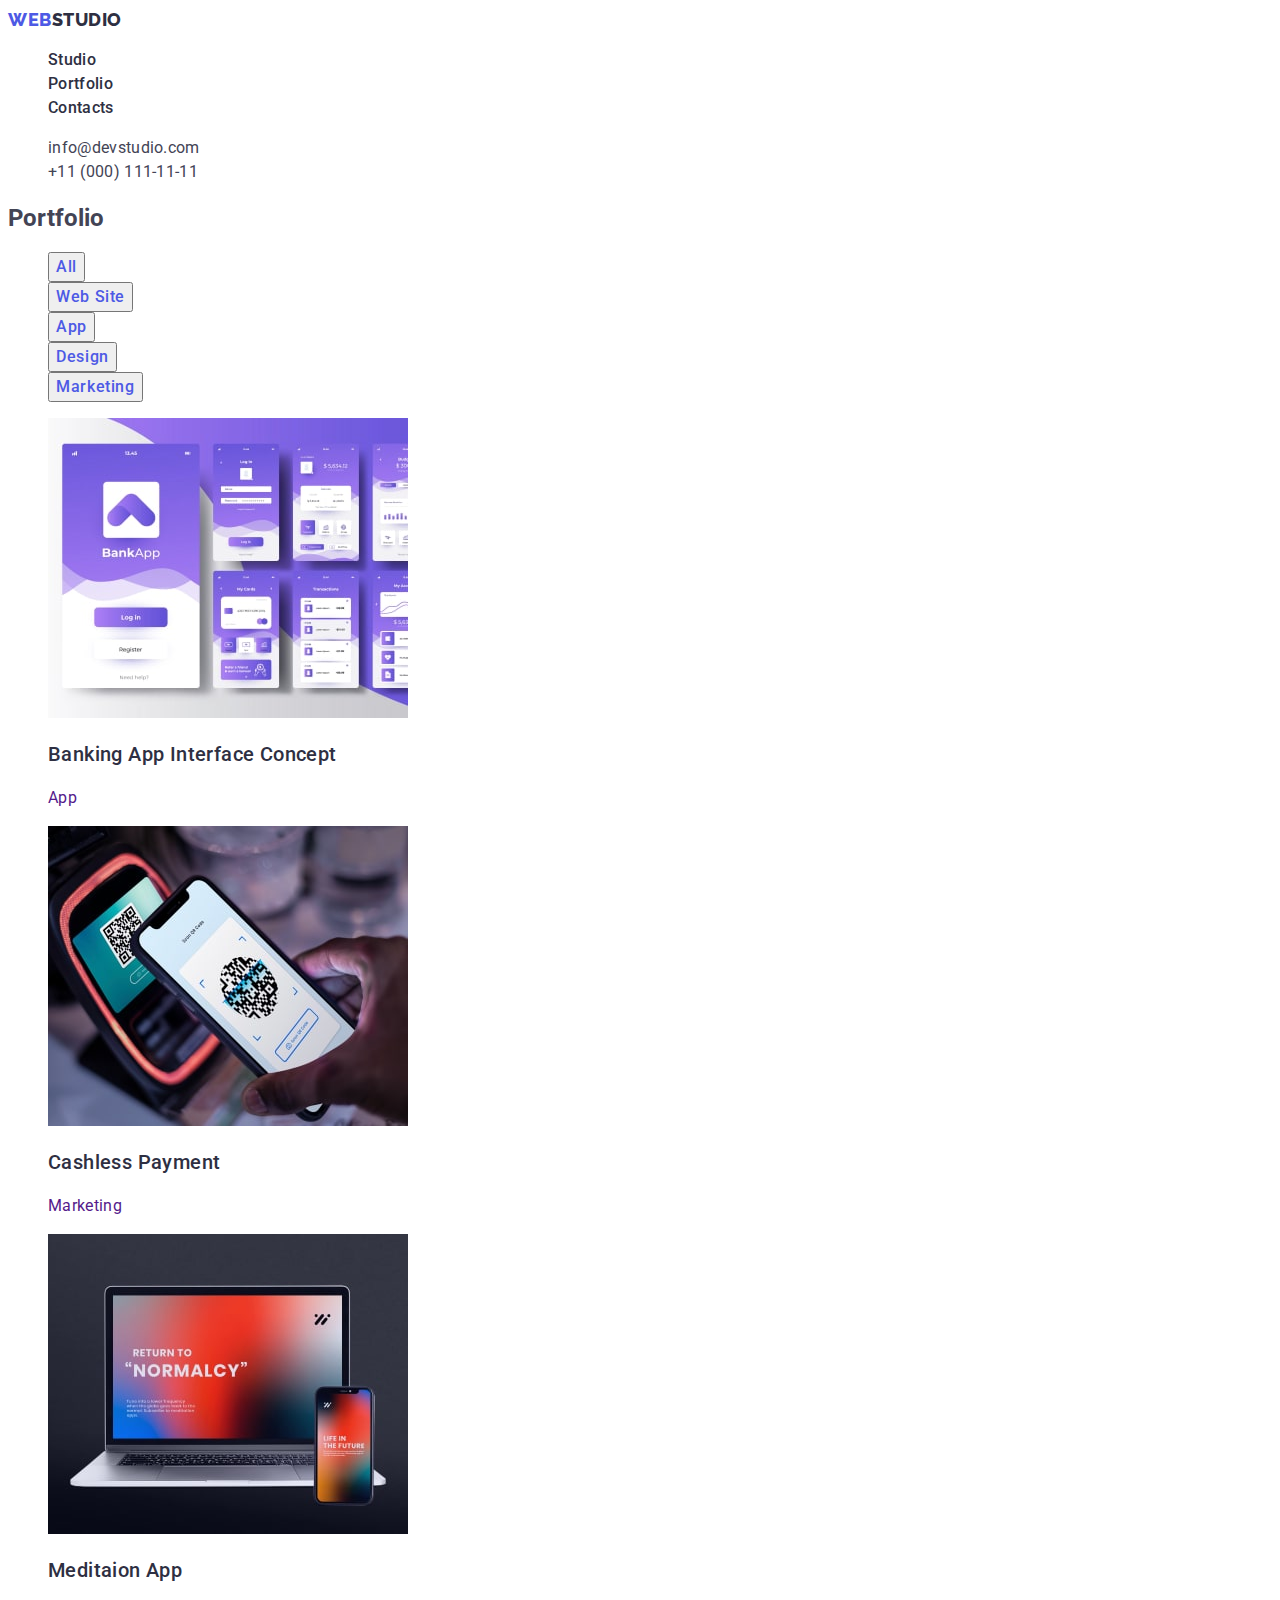
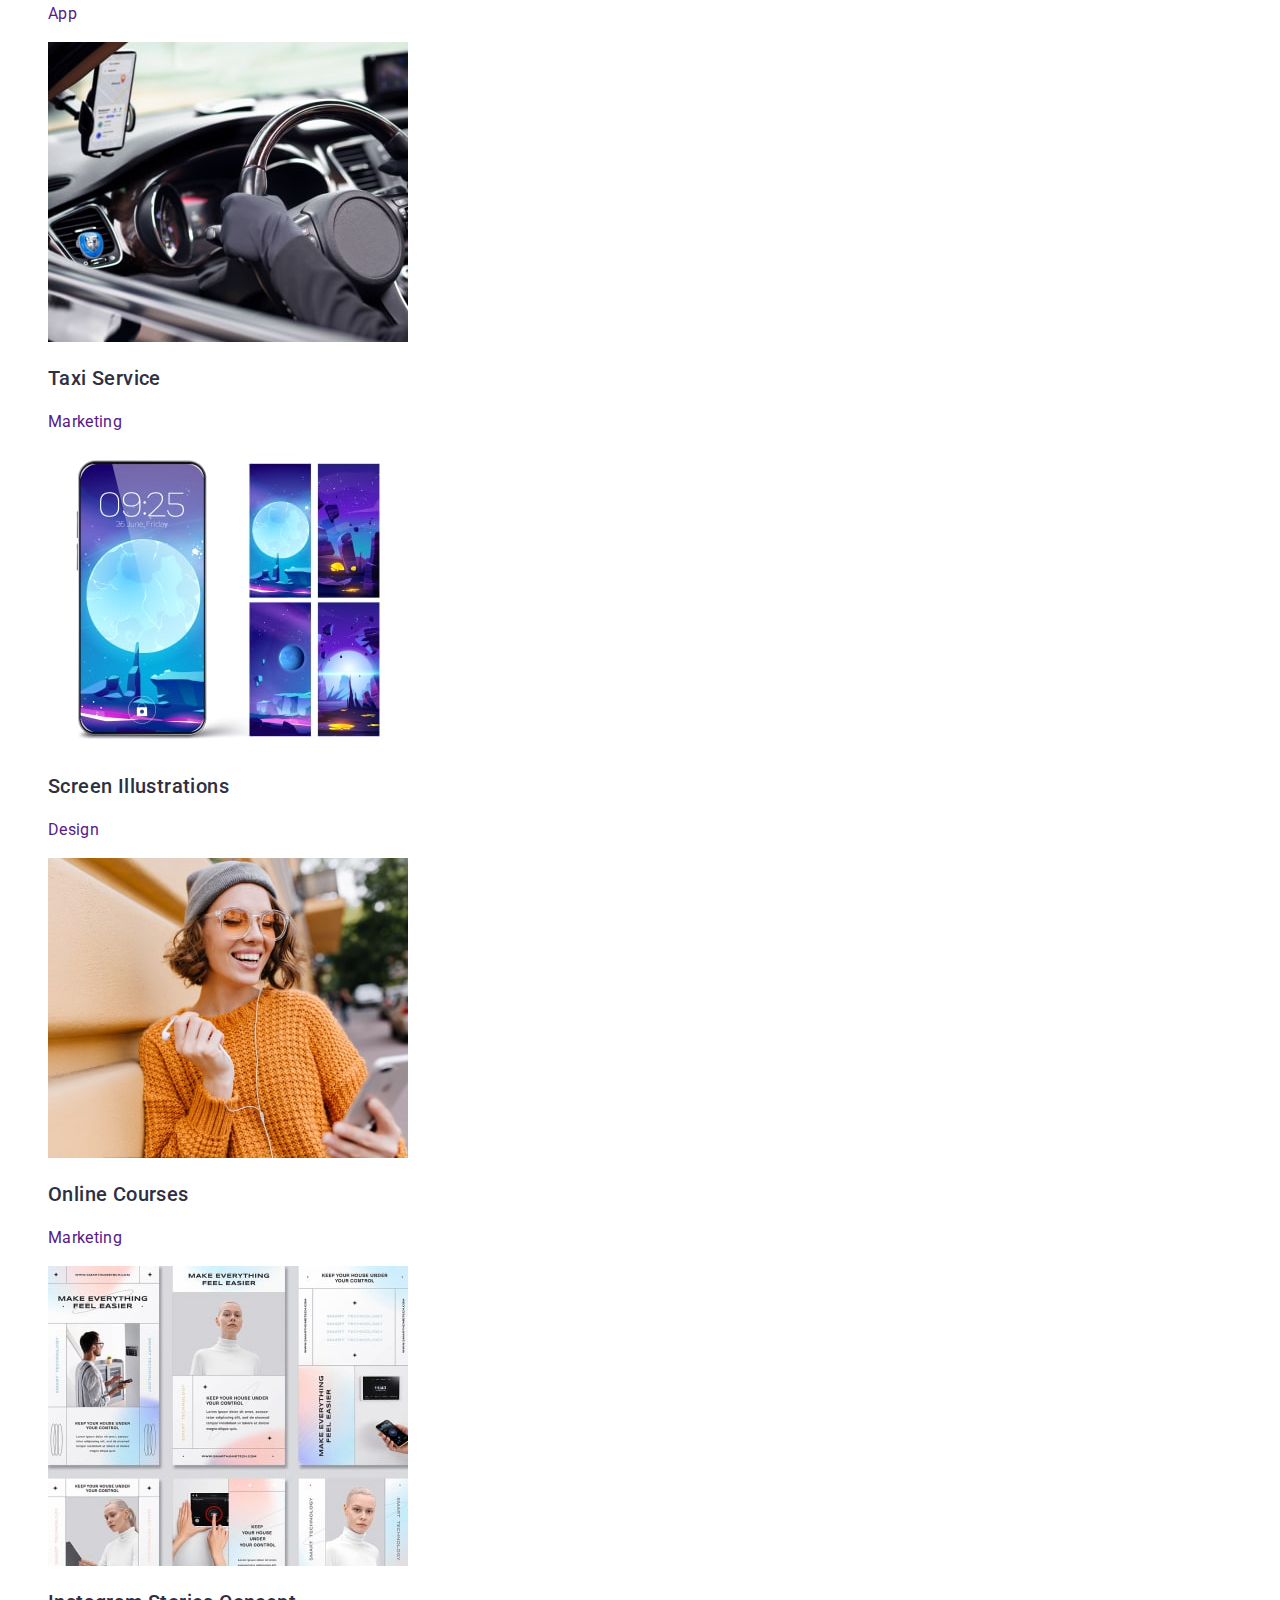
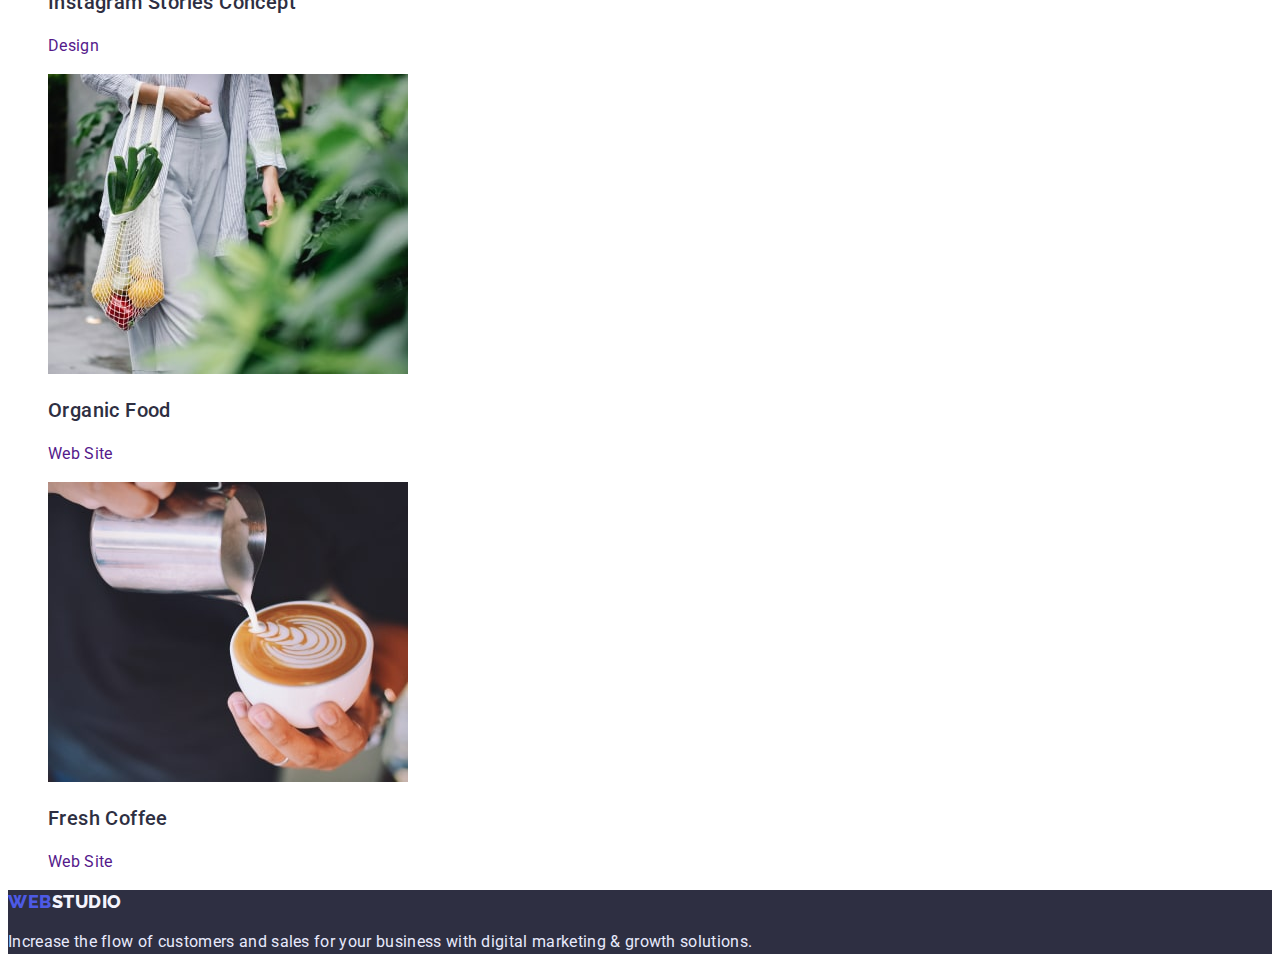
==== portfolio.html @ f91d9131 "start" ====
<!DOCTYPE html>
<html lang="en">
  <head>
    <meta charset="UTF-8" />
    <meta http-equiv="X-UA-Compatible" content="IE=edge" />
    <meta name="viewport" content="width=device-width, initial-scale=1.0" />
    <link rel="preconnect" href="https://fonts.googleapis.com" />
    <link rel="preconnect" href="https://fonts.gstatic.com" crossorigin />
    <link
      href="https://fonts.googleapis.com/css2?family=Raleway:wght@800&family=Roboto:wght@400;500;700&display=swap"
      rel="stylesheet"
    />
    <title>WebStudio</title>
    <link rel="stylesheet" href="./css/styles.css" />
  </head>
  <body>
    <header class="header">
      <nav class="navigation">
        <a href="" class="logo link"
          >Web<span class="logo-dark">Studio</span>
        </a>
        <ul class="header-menu-list list">
          <li class="header-item">
            <a href="./index.html" class="header-menu-link link">Studio</a>
          </li>
          <li class="header-menu-item">
            <a href="./portfolio.html" class="header-menu-link link"
              >Portfolio</a
            >
          </li>
          <li class="header-menu-item">
            <a href="" class="header-menu-link link">Contacts</a>
          </li>
        </ul>
      </nav>
      <address class="header-contacts">
        <ul class="header-contacts-list list">
          <li class="header-contacts-item">
            <a href="" class="header-contacts-link link">info@devstudio.com</a>
          </li>
          <li class="header-contacts-item">
            <a href="" class="header-contacts-link link">+11 (000) 111-11-11</a>
          </li>
        </ul>
      </address>
    </header>
    <main>
      <section class="portfolio">
        <h2>Portfolio</h2>
        <ul class="portfolio-btn-list list">
          <li class="portfolio-btn-item">
            <button type="button" class="portfolio-btn">All</button>
          </li>
          <li class="portfolio-btn-item">
            <button type="button" class="portfolio-btn">Web Site</button>
          </li>
          <li class="portfolio-btn-item">
            <button type="button" class="portfolio-btn">App</button>
          </li>
          <li class="portfolio-btn-item">
            <button type="button" class="portfolio-btn">Design</button>
          </li>
          <li class="portfolio-btn-item">
            <button type="button" class="portfolio-btn">Marketing</button>
          </li>
        </ul>
        <ul class="portfolio-card-list list">
          <li class="portfolio-card-item">
            <a href="" class="portfolio-card-link link">
              <img
                src="./images/portfolio-img-1.jpeg"
                alt="portfolio picture"
                width="360"
                height="300"
              />
              <h3 class="portfolio-card-subtitle section-subtitle">
                Banking App Interface Concept
              </h3>
              <p class="portfolio-card-text section-text">App</p>
            </a>
          </li>
          <li class="portfolio-card-item">
            <a href="" class="portfolio-card-link link">
              <img
                src="./images/portfolio-img-2.jpeg"
                alt="portfolio picture"
                width="360"
                height="300"
              />
              <h3 class="portfolio-card-subtitle section-subtitle">
                Cashless Payment
              </h3>
              <p class="portfolio-card-text section-text">Marketing</p>
            </a>
          </li>
          <li class="portfolio-card-item">
            <a href="" class="portfolio-card-link link">
              <img
                src="./images/portfolio-img-3.jpeg"
                alt="portfolio picture"
                width="360"
                height="300"
              />
              <h3 class="portfolio-card-subtitle section-subtitle">
                Meditaion App
              </h3>
              <p class="portfolio-card-text section-text">App</p>
            </a>
          </li>
          <li class="portfolio-card-item">
            <a href="" class="portfolio-card-link link">
              <img
                src="./images/portfolio-img-4.jpeg"
                alt="portfolio picture"
                width="360"
                height="300"
              />
              <h3 class="portfolio-card-subtitle section-subtitle">
                Taxi Service
              </h3>
              <p class="portfolio-card-text section-text">Marketing</p>
            </a>
          </li>
          <li class="portfolio-card-item">
            <a href="" class="portfolio-card-link link">
              <img
                src="./images/portfolio-img-5.jpeg"
                alt="portfolio picture"
                width="360"
                height="300"
              />
              <h3 class="portfolio-card-subtitle section-subtitle">
                Screen Illustrations
              </h3>
              <p class="portfolio-card-text section-text">Design</p>
            </a>
          </li>
          <li class="portfolio-card-item">
            <a href="" class="portfolio-card-link link">
              <img
                src="./images/portfolio-img-6.jpeg"
                alt="portfolio picture"
                width="360"
                height="300"
              />
              <h3 class="portfolio-card-subtitle section-subtitle">
                Online Courses
              </h3>
              <p class="portfolio-card-text section-text">Marketing</p>
            </a>
          </li>
          <li class="portfolio-card-item">
            <a href="" class="portfolio-card-link link">
              <img
                src="./images/portfolio-img-7.jpeg"
                alt="portfolio picture"
                width="360"
                height="300"
              />
              <h3 class="portfolio-card-subtitle section-subtitle">
                Instagram Stories Concept
              </h3>
              <p class="portfolio-card-text section-text">Design</p>
            </a>
          </li>
          <li class="portfolio-card-item">
            <a href="" class="portfolio-card-link link">
              <img
                src="./images/portfolio-img-8.jpeg"
                alt="portfolio picture"
                width="360"
                height="300"
              />
              <h3 class="portfolio-card-subtitle section-subtitle">
                Organic Food
              </h3>
              <p class="portfolio-card-text section-text">Web Site</p>
            </a>
          </li>
          <li class="portfolio-card-item">
            <a href="" class="portfolio-card-link link">
              <img
                src="./images/portfolio-img-9.jpeg"
                alt="portfolio picture"
                width="360"
                height="300"
              />
              <h3 class="portfolio-card-subtitle section-subtitle">
                Fresh Coffee
              </h3>
              <p class="portfolio-card-text section-text">Web Site</p>
            </a>
          </li>
        </ul>
      </section>
    </main>
    <footer class="footer">
      <a href="" class="logo link"
        >Web<span class="logo-light">Studio</span>
      </a>
      <p class="footer-text">
        Increase the flow of customers and sales for your business with digital
        marketing & growth solutions.
      </p>
    </footer>
  </body>
</html>
---- css/styles.css ----
:root {
  --accent-color: #4d5ae5;
  --subtitle-color: #2e2f42;
  --main-title-color: #2e2f42;
  --main-text-color: #434455;
}

body {
  font-family: 'Roboto', sans-serif;
  color: var(--main-text-color);
}

.list {
  list-style: none;
}

.link {
  text-decoration: none;
}

/* ---------COMPONENTS -----------*/

.section-subtitle {
  font-weight: 500;
  font-size: 20px;
  line-height: 1.2;
  letter-spacing: 0.02em;
  color: var(--subtitle-color);
}

.section-text {
  font-size: 16px;
  line-height: 1.5;
  letter-spacing: 0.02em;
}

.section-title {
  font-size: 36px;
  line-height: 1.11;
  text-align: center;
  letter-spacing: 0.02em;
  text-transform: capitalize;
  color: var(--main-title-color);
}

/* -----------HEADER -------------*/

.logo {
  font-family: 'Raleway', sans-serif;
  font-weight: 800;
  font-size: 18px;
  line-height: 1.33;
  letter-spacing: 0.03em;
  text-transform: uppercase;
  color: var(--accent-color);
}

.logo-dark {
  color: #2e2f42;
}

.header-menu-link {
  font-weight: 500;
  font-size: 16px;
  line-height: 1.5;
  letter-spacing: 0.02em;
  color: #2e2f42;
}

.header-menu-link:hover,
.header-menu-link:focus {
  color: #404bbf;
}
.header-contacts {
  font-style: normal;
}

.header-contacts-link {
  font-size: 16px;
  line-height: 1.5;
  letter-spacing: 0.02em;
  color: #434455;
}

.header-contacts-link:hover,
.header-contacts-link:focus {
  color: #404bbf;
}

/* -----------HERO -------------*/

.hero {
  background-color: #2e2f42;
}

.hero-title {
  font-weight: 700;
  font-size: 56px;
  line-height: 1.07;
  text-align: center;
  letter-spacing: 0.02em;
  color: #ffffff;
}
.hero-btn {
  font-family: inherit;
  font-weight: 500;
  font-size: 16px;
  line-height: 1.5;
  letter-spacing: 0.04em;
  color: #ffffff;
  cursor: pointer;
}
/* -----------FEATURES -------------*/

/* -----------DOING -------------*/

/* -----------TEAM -------------*/

/* -----------PORTFOLIO -------------*/

.portfolio-btn {
  font-family: inherit;
  font-weight: 500;
  font-size: 16px;
  line-height: 1.5;
  letter-spacing: 0.04em;
  color: var(--accent-color);
  cursor: pointer;
}
/* -----------FOOTER -------------*/

.footer {
  background-color: #2e2f42;
}
.logo-light {
  color: #f4f4fd;
}
.footer-text {
  font-size: 16px;
  line-height: 1.5;
  letter-spacing: 0.02em;
  color: #e7e9fc;
}
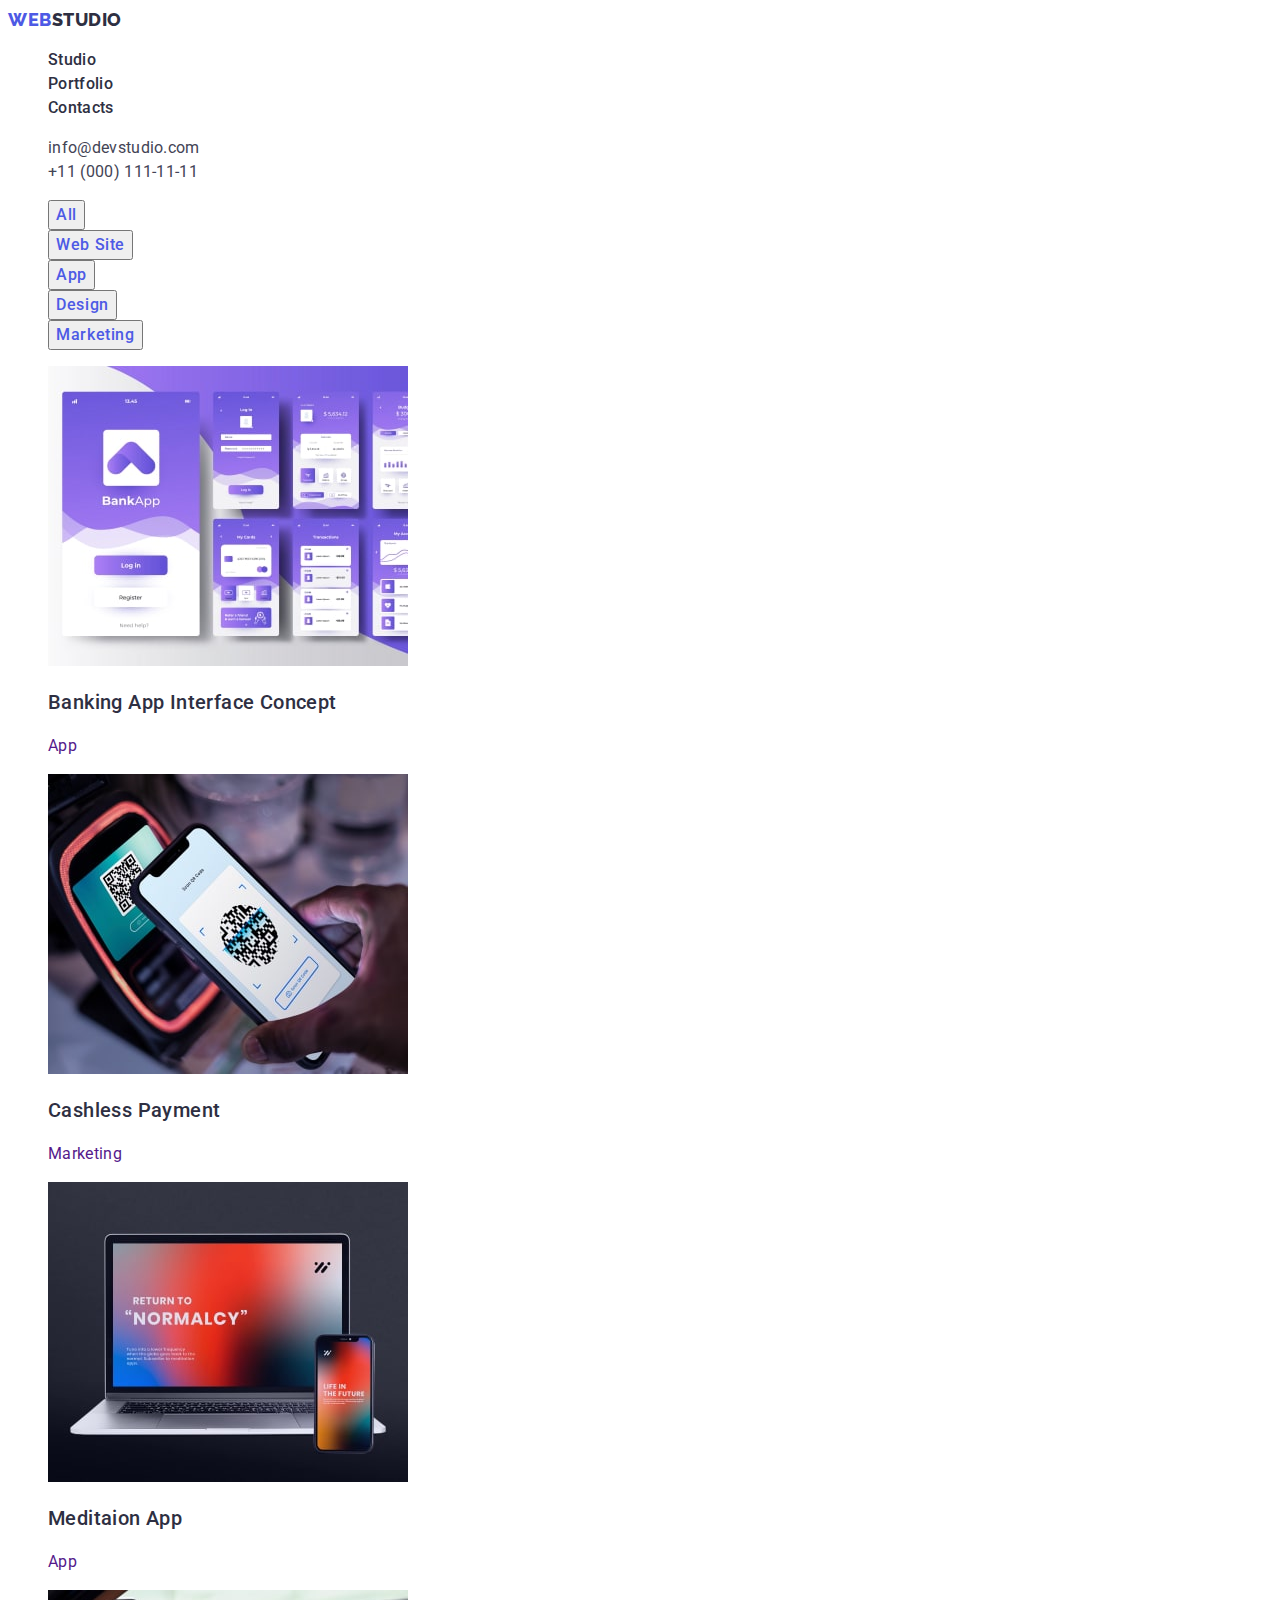
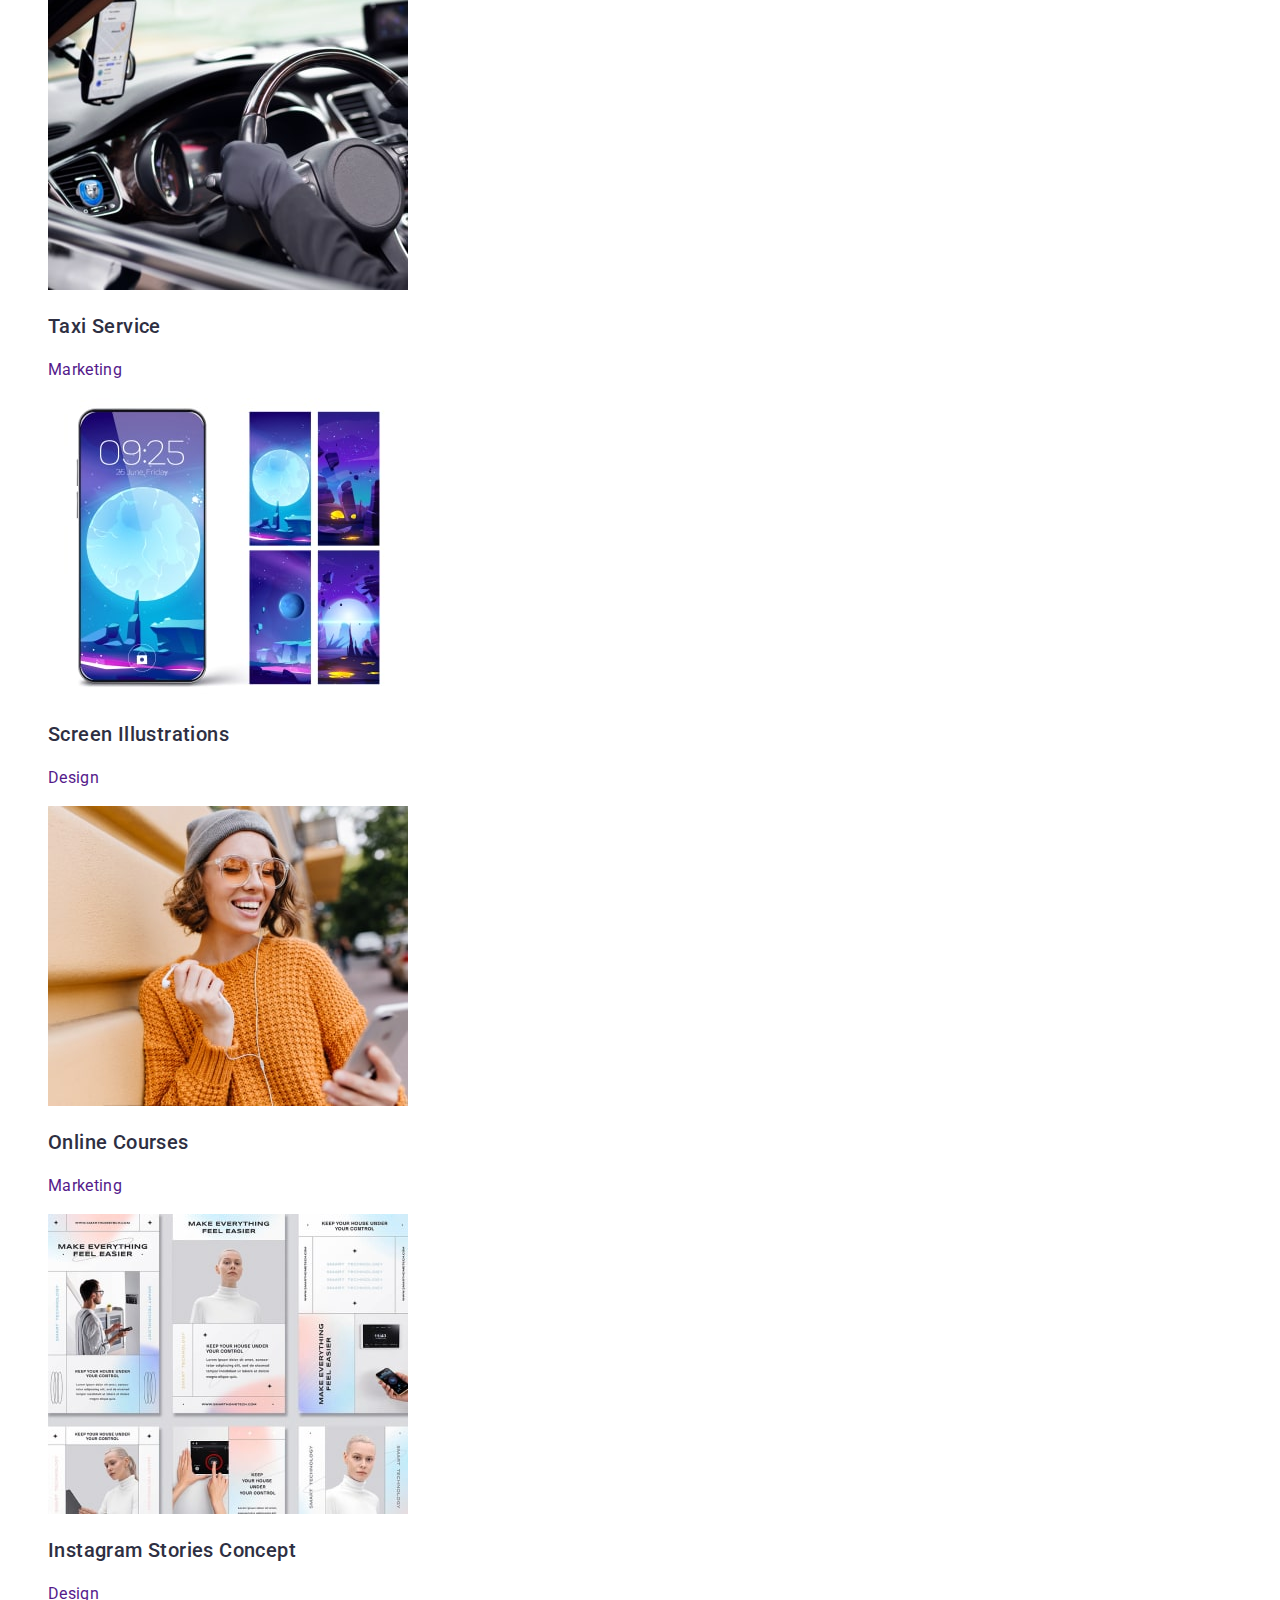
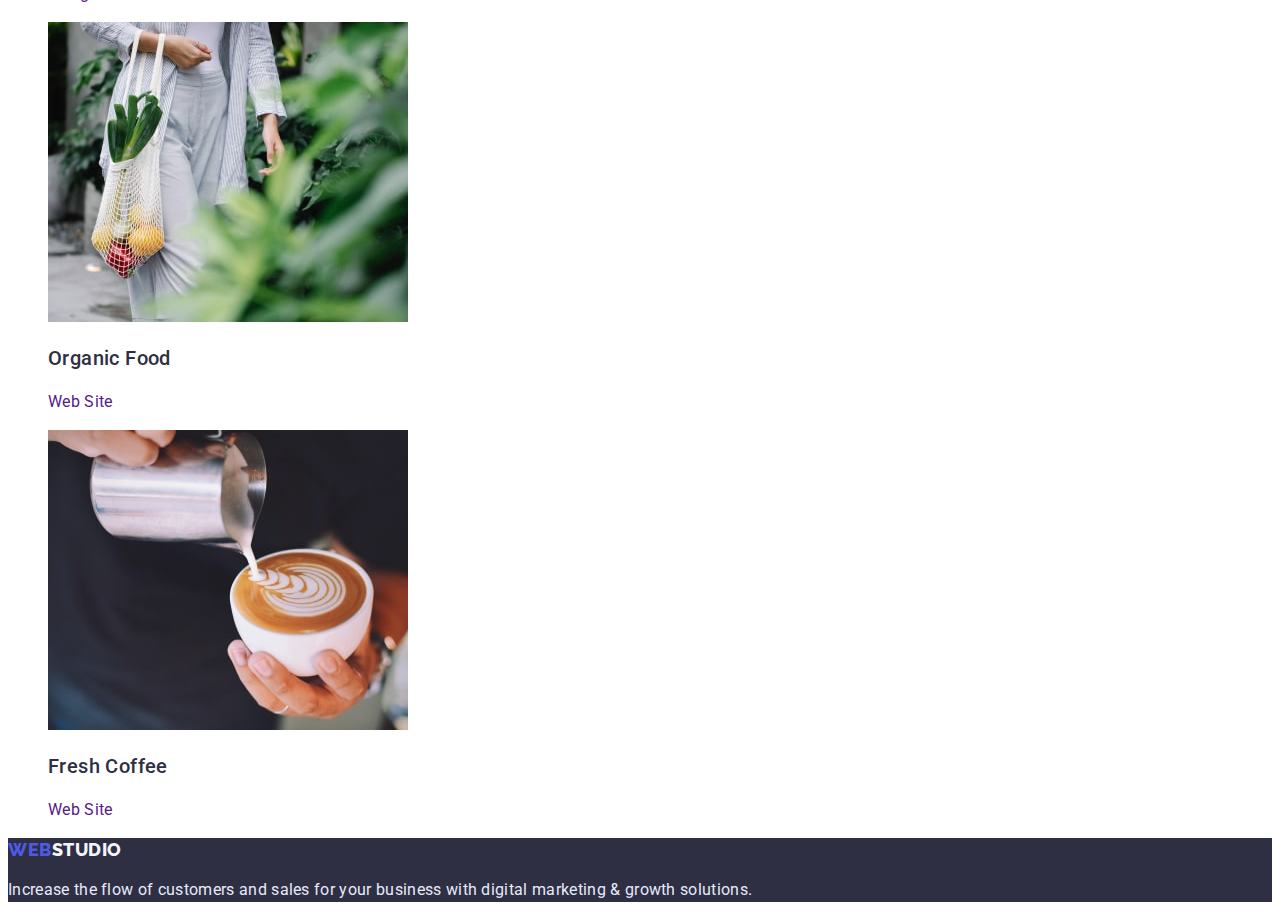
==== commit b5a4957c: "vh" ====
--- a/portfolio.html
+++ b/portfolio.html
@@ -46,7 +46,7 @@
     </header>
     <main>
       <section class="portfolio">
-        <h2>Portfolio</h2>
+        <h2 class="visually-hidden">Portfolio</h2>
         <ul class="portfolio-btn-list list">
           <li class="portfolio-btn-item">
             <button type="button" class="portfolio-btn">All</button>
--- a/css/styles.css
+++ b/css/styles.css
@@ -16,6 +16,20 @@
 
 .link {
   text-decoration: none;
+}
+
+.visually-hidden {
+  position: absolute;
+  width: 1px;
+  height: 1px;
+  margin: -1px;
+  border: 0;
+  padding: 0;
+
+  white-space: nowrap;
+  clip-path: inset(100%);
+  clip: rect(0 0 0 0);
+  overflow: hidden;
 }
 
 /* ---------COMPONENTS -----------*/
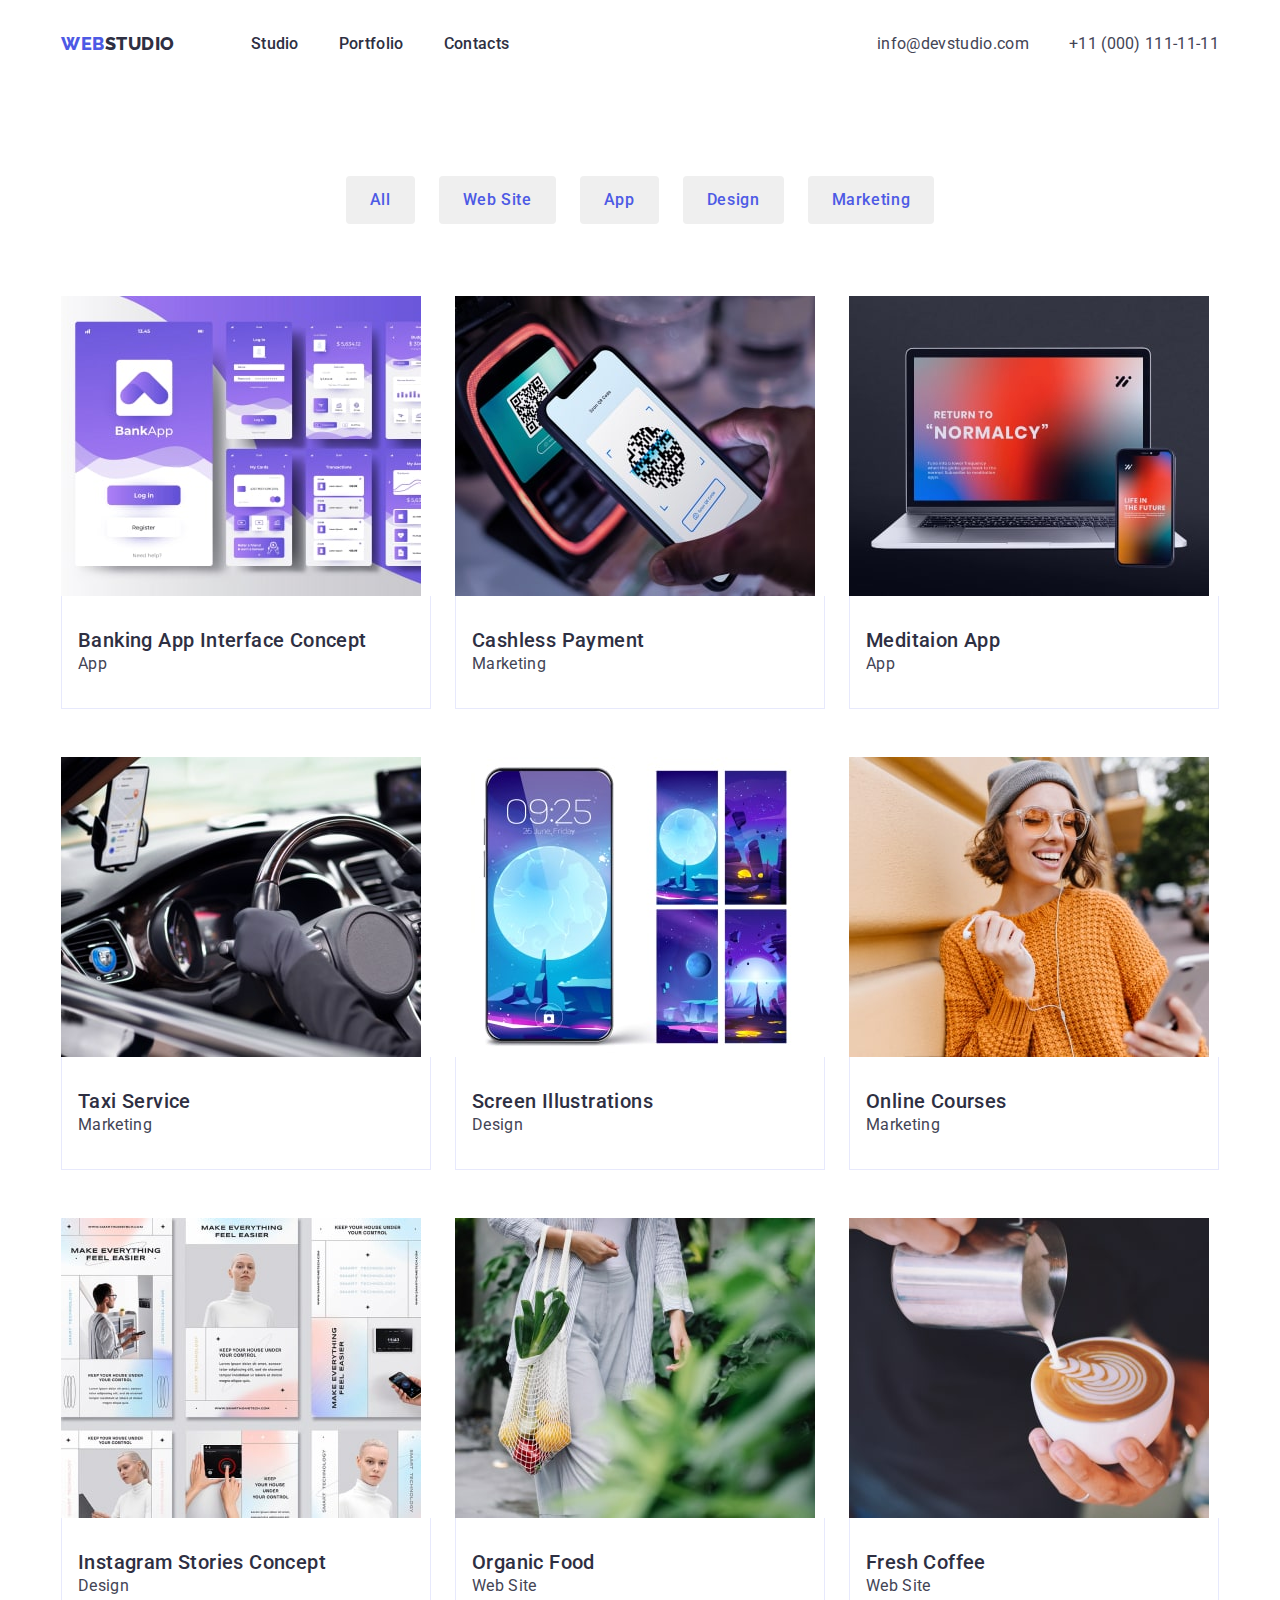
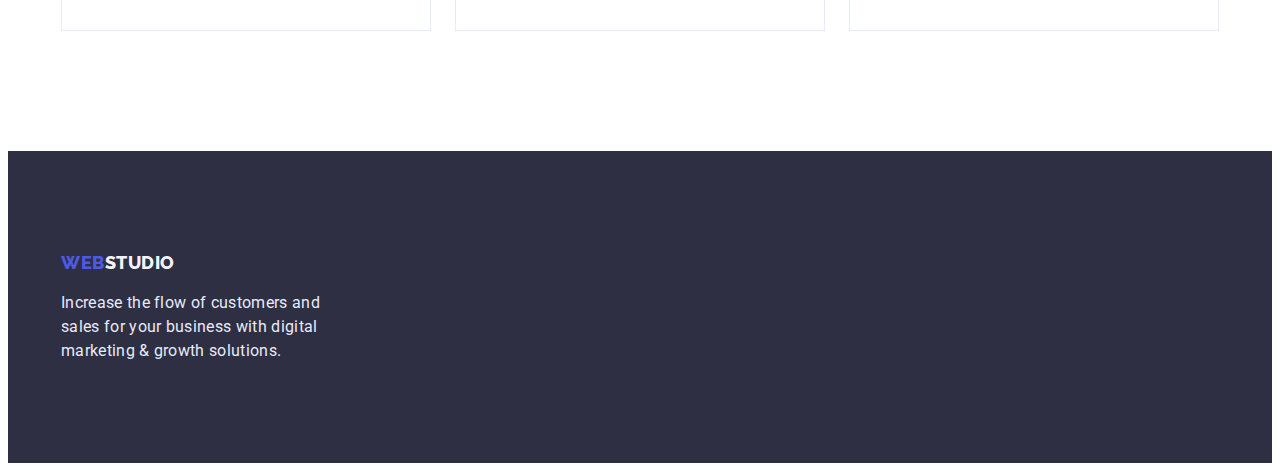
==== commit 17c0f6fd: "mod-3" ====
--- a/portfolio.html
+++ b/portfolio.html
@@ -11,197 +11,232 @@
       rel="stylesheet"
     />
     <title>WebStudio</title>
+    <link
+      rel="stylesheet"
+      href="https://cdnjs.cloudflare.com/ajax/libs/modern-normalize/1.1.0/modern-normalize.min.css"
+      integrity="sha512-wpPYUAdjBVSE4KJnH1VR1HeZfpl1ub8YT/NKx4PuQ5NmX2tKuGu6U/JRp5y+Y8XG2tV+wKQpNHVUX03MfMFn9Q=="
+      crossorigin="anonymous"
+      referrerpolicy="no-referrer"
+    />
     <link rel="stylesheet" href="./css/styles.css" />
   </head>
   <body>
     <header class="header">
-      <nav class="navigation">
-        <a href="" class="logo link"
-          >Web<span class="logo-dark">Studio</span>
-        </a>
-        <ul class="header-menu-list list">
-          <li class="header-item">
-            <a href="./index.html" class="header-menu-link link">Studio</a>
-          </li>
-          <li class="header-menu-item">
-            <a href="./portfolio.html" class="header-menu-link link"
-              >Portfolio</a
-            >
-          </li>
-          <li class="header-menu-item">
-            <a href="" class="header-menu-link link">Contacts</a>
-          </li>
-        </ul>
-      </nav>
-      <address class="header-contacts">
-        <ul class="header-contacts-list list">
-          <li class="header-contacts-item">
-            <a href="" class="header-contacts-link link">info@devstudio.com</a>
-          </li>
-          <li class="header-contacts-item">
-            <a href="" class="header-contacts-link link">+11 (000) 111-11-11</a>
-          </li>
-        </ul>
-      </address>
+      <div class="container header-container">
+        <nav class="header-navigation">
+          <a href="" class="logo link header-logo"
+            >Web<span class="logo-dark">Studio</span>
+          </a>
+          <ul class="header-menu-list list">
+            <li class="header-item">
+              <a href="./index.html" class="header-menu-link link">Studio</a>
+            </li>
+            <li class="header-menu-item">
+              <a href="./portfolio.html" class="header-menu-link link"
+                >Portfolio</a
+              >
+            </li>
+            <li class="header-menu-item">
+              <a href="" class="header-menu-link link">Contacts</a>
+            </li>
+          </ul>
+        </nav>
+        <address class="header-contacts">
+          <ul class="header-contacts-list list">
+            <li class="header-contacts-item">
+              <a href="" class="header-contacts-link link"
+                >info@devstudio.com</a
+              >
+            </li>
+            <li class="header-contacts-item">
+              <a href="" class="header-contacts-link link"
+                >+11 (000) 111-11-11</a
+              >
+            </li>
+          </ul>
+        </address>
+      </div>
     </header>
     <main>
-      <section class="portfolio">
-        <h2 class="visually-hidden">Portfolio</h2>
-        <ul class="portfolio-btn-list list">
-          <li class="portfolio-btn-item">
-            <button type="button" class="portfolio-btn">All</button>
-          </li>
-          <li class="portfolio-btn-item">
-            <button type="button" class="portfolio-btn">Web Site</button>
-          </li>
-          <li class="portfolio-btn-item">
-            <button type="button" class="portfolio-btn">App</button>
-          </li>
-          <li class="portfolio-btn-item">
-            <button type="button" class="portfolio-btn">Design</button>
-          </li>
-          <li class="portfolio-btn-item">
-            <button type="button" class="portfolio-btn">Marketing</button>
-          </li>
-        </ul>
-        <ul class="portfolio-card-list list">
-          <li class="portfolio-card-item">
-            <a href="" class="portfolio-card-link link">
-              <img
-                src="./images/portfolio-img-1.jpeg"
-                alt="portfolio picture"
-                width="360"
-                height="300"
-              />
-              <h3 class="portfolio-card-subtitle section-subtitle">
-                Banking App Interface Concept
-              </h3>
-              <p class="portfolio-card-text section-text">App</p>
-            </a>
-          </li>
-          <li class="portfolio-card-item">
-            <a href="" class="portfolio-card-link link">
-              <img
-                src="./images/portfolio-img-2.jpeg"
-                alt="portfolio picture"
-                width="360"
-                height="300"
-              />
-              <h3 class="portfolio-card-subtitle section-subtitle">
-                Cashless Payment
-              </h3>
-              <p class="portfolio-card-text section-text">Marketing</p>
-            </a>
-          </li>
-          <li class="portfolio-card-item">
-            <a href="" class="portfolio-card-link link">
-              <img
-                src="./images/portfolio-img-3.jpeg"
-                alt="portfolio picture"
-                width="360"
-                height="300"
-              />
-              <h3 class="portfolio-card-subtitle section-subtitle">
-                Meditaion App
-              </h3>
-              <p class="portfolio-card-text section-text">App</p>
-            </a>
-          </li>
-          <li class="portfolio-card-item">
-            <a href="" class="portfolio-card-link link">
-              <img
-                src="./images/portfolio-img-4.jpeg"
-                alt="portfolio picture"
-                width="360"
-                height="300"
-              />
-              <h3 class="portfolio-card-subtitle section-subtitle">
-                Taxi Service
-              </h3>
-              <p class="portfolio-card-text section-text">Marketing</p>
-            </a>
-          </li>
-          <li class="portfolio-card-item">
-            <a href="" class="portfolio-card-link link">
-              <img
-                src="./images/portfolio-img-5.jpeg"
-                alt="portfolio picture"
-                width="360"
-                height="300"
-              />
-              <h3 class="portfolio-card-subtitle section-subtitle">
-                Screen Illustrations
-              </h3>
-              <p class="portfolio-card-text section-text">Design</p>
-            </a>
-          </li>
-          <li class="portfolio-card-item">
-            <a href="" class="portfolio-card-link link">
-              <img
-                src="./images/portfolio-img-6.jpeg"
-                alt="portfolio picture"
-                width="360"
-                height="300"
-              />
-              <h3 class="portfolio-card-subtitle section-subtitle">
-                Online Courses
-              </h3>
-              <p class="portfolio-card-text section-text">Marketing</p>
-            </a>
-          </li>
-          <li class="portfolio-card-item">
-            <a href="" class="portfolio-card-link link">
-              <img
-                src="./images/portfolio-img-7.jpeg"
-                alt="portfolio picture"
-                width="360"
-                height="300"
-              />
-              <h3 class="portfolio-card-subtitle section-subtitle">
-                Instagram Stories Concept
-              </h3>
-              <p class="portfolio-card-text section-text">Design</p>
-            </a>
-          </li>
-          <li class="portfolio-card-item">
-            <a href="" class="portfolio-card-link link">
-              <img
-                src="./images/portfolio-img-8.jpeg"
-                alt="portfolio picture"
-                width="360"
-                height="300"
-              />
-              <h3 class="portfolio-card-subtitle section-subtitle">
-                Organic Food
-              </h3>
-              <p class="portfolio-card-text section-text">Web Site</p>
-            </a>
-          </li>
-          <li class="portfolio-card-item">
-            <a href="" class="portfolio-card-link link">
-              <img
-                src="./images/portfolio-img-9.jpeg"
-                alt="portfolio picture"
-                width="360"
-                height="300"
-              />
-              <h3 class="portfolio-card-subtitle section-subtitle">
-                Fresh Coffee
-              </h3>
-              <p class="portfolio-card-text section-text">Web Site</p>
-            </a>
-          </li>
-        </ul>
+      <section class="portfolio section">
+        <div class="container">
+          <h2 class="visually-hidden">Portfolio</h2>
+          <ul class="portfolio-btn-list list">
+            <li class="portfolio-btn-item">
+              <button type="button" class="portfolio-btn">All</button>
+            </li>
+            <li class="portfolio-btn-item">
+              <button type="button" class="portfolio-btn">Web Site</button>
+            </li>
+            <li class="portfolio-btn-item">
+              <button type="button" class="portfolio-btn">App</button>
+            </li>
+            <li class="portfolio-btn-item">
+              <button type="button" class="portfolio-btn">Design</button>
+            </li>
+            <li class="portfolio-btn-item">
+              <button type="button" class="portfolio-btn">Marketing</button>
+            </li>
+          </ul>
+          <ul class="portfolio-card-list list">
+            <li class="portfolio-card-item">
+              <a href="" class="portfolio-card-link link">
+                <img
+                  src="./images/portfolio-img-1.jpeg"
+                  alt="portfolio picture"
+                  width="360"
+                  height="300"
+                />
+                <div class="portfolio-card-wrap">
+                  <h3 class="portfolio-card-subtitle section-subtitle">
+                    Banking App Interface Concept
+                  </h3>
+                  <p class="portfolio-card-text section-text">App</p>
+                </div>
+              </a>
+            </li>
+            <li class="portfolio-card-item">
+              <a href="" class="portfolio-card-link link">
+                <img
+                  src="./images/portfolio-img-2.jpeg"
+                  alt="portfolio picture"
+                  width="360"
+                  height="300"
+                />
+                <div class="portfolio-card-wrap">
+                  <h3 class="portfolio-card-subtitle section-subtitle">
+                    Cashless Payment
+                  </h3>
+                  <p class="portfolio-card-text section-text">Marketing</p>
+                </div>
+              </a>
+            </li>
+            <li class="portfolio-card-item">
+              <a href="" class="portfolio-card-link link">
+                <img
+                  src="./images/portfolio-img-3.jpeg"
+                  alt="portfolio picture"
+                  width="360"
+                  height="300"
+                />
+                <div class="portfolio-card-wrap">
+                  <h3 class="portfolio-card-subtitle section-subtitle">
+                    Meditaion App
+                  </h3>
+                  <p class="portfolio-card-text section-text">App</p>
+                </div>
+              </a>
+            </li>
+            <li class="portfolio-card-item">
+              <a href="" class="portfolio-card-link link">
+                <img
+                  src="./images/portfolio-img-4.jpeg"
+                  alt="portfolio picture"
+                  width="360"
+                  height="300"
+                />
+                <div class="portfolio-card-wrap">
+                  <h3 class="portfolio-card-subtitle section-subtitle">
+                    Taxi Service
+                  </h3>
+                  <p class="portfolio-card-text section-text">Marketing</p>
+                </div>
+              </a>
+            </li>
+            <li class="portfolio-card-item">
+              <a href="" class="portfolio-card-link link">
+                <img
+                  src="./images/portfolio-img-5.jpeg"
+                  alt="portfolio picture"
+                  width="360"
+                  height="300"
+                />
+                <div class="portfolio-card-wrap">
+                  <h3 class="portfolio-card-subtitle section-subtitle">
+                    Screen Illustrations
+                  </h3>
+                  <p class="portfolio-card-text section-text">Design</p>
+                </div>
+              </a>
+            </li>
+            <li class="portfolio-card-item">
+              <a href="" class="portfolio-card-link link">
+                <img
+                  src="./images/portfolio-img-6.jpeg"
+                  alt="portfolio picture"
+                  width="360"
+                  height="300"
+                />
+                <div class="portfolio-card-wrap">
+                  <h3 class="portfolio-card-subtitle section-subtitle">
+                    Online Courses
+                  </h3>
+                  <p class="portfolio-card-text section-text">Marketing</p>
+                </div>
+              </a>
+            </li>
+            <li class="portfolio-card-item">
+              <a href="" class="portfolio-card-link link">
+                <img
+                  src="./images/portfolio-img-7.jpeg"
+                  alt="portfolio picture"
+                  width="360"
+                  height="300"
+                />
+                <div class="portfolio-card-wrap">
+                  <h3 class="portfolio-card-subtitle section-subtitle">
+                    Instagram Stories Concept
+                  </h3>
+                  <p class="portfolio-card-text section-text">Design</p>
+                </div>
+              </a>
+            </li>
+            <li class="portfolio-card-item">
+              <a href="" class="portfolio-card-link link">
+                <img
+                  src="./images/portfolio-img-8.jpeg"
+                  alt="portfolio picture"
+                  width="360"
+                  height="300"
+                />
+                <div class="portfolio-card-wrap">
+                  <h3 class="portfolio-card-subtitle section-subtitle">
+                    Organic Food
+                  </h3>
+                  <p class="portfolio-card-text section-text">Web Site</p>
+                </div>
+              </a>
+            </li>
+            <li class="portfolio-card-item">
+              <a href="" class="portfolio-card-link link">
+                <img
+                  src="./images/portfolio-img-9.jpeg"
+                  alt="portfolio picture"
+                  width="360"
+                  height="300"
+                />
+                <div class="portfolio-card-wrap">
+                  <h3 class="portfolio-card-subtitle section-subtitle">
+                    Fresh Coffee
+                  </h3>
+                  <p class="portfolio-card-text section-text">Web Site</p>
+                </div>
+              </a>
+            </li>
+          </ul>
+        </div>
       </section>
     </main>
     <footer class="footer">
-      <a href="" class="logo link"
-        >Web<span class="logo-light">Studio</span>
-      </a>
-      <p class="footer-text">
-        Increase the flow of customers and sales for your business with digital
-        marketing & growth solutions.
-      </p>
+      <div class="container">
+        <a href="" class="logo footer-logo link"
+          >Web<span class="logo-light">Studio</span>
+        </a>
+        <p class="footer-text">
+          Increase the flow of customers and sales for your business with
+          digital marketing & growth solutions.
+        </p>
+      </div>
     </footer>
   </body>
 </html>
--- a/css/styles.css
+++ b/css/styles.css
@@ -3,6 +3,25 @@
   --subtitle-color: #2e2f42;
   --main-title-color: #2e2f42;
   --main-text-color: #434455;
+}
+
+h1,
+h2,
+h3,
+h4,
+h5,
+h6,
+p {
+  margin: 0;
+}
+
+ul {
+  margin: 0;
+  padding-left: 0;
+}
+
+img {
+  display: block;
 }
 
 body {
@@ -34,6 +53,13 @@
 
 /* ---------COMPONENTS -----------*/
 
+.container {
+  width: 1158px;
+  padding-left: 15px;
+  padding-right: 15px;
+  margin: 0 auto;
+}
+
 .section-subtitle {
   font-weight: 500;
   font-size: 20px;
@@ -46,6 +72,7 @@
   font-size: 16px;
   line-height: 1.5;
   letter-spacing: 0.02em;
+  color: var(--main-text-color);
 }
 
 .section-title {
@@ -56,8 +83,6 @@
   text-transform: capitalize;
   color: var(--main-title-color);
 }
-
-/* -----------HEADER -------------*/
 
 .logo {
   font-family: 'Raleway', sans-serif;
@@ -69,8 +94,40 @@
   color: var(--accent-color);
 }
 
+.section {
+  padding-top: 120px;
+  padding-bottom: 120px;
+}
+
+/* -----------HEADER -------------*/
+
+.header {
+  padding-top: 24px;
+  padding-bottom: 24px;
+}
+
+.header-container {
+  display: flex;
+  align-items: center;
+}
+
+.header-logo {
+  margin-right: 76px;
+}
+
 .logo-dark {
   color: #2e2f42;
+}
+
+.header-navigation {
+  display: flex;
+  align-items: center;
+  margin-right: auto;
+}
+
+.header-menu-list {
+  display: flex;
+  gap: 40px;
 }
 
 .header-menu-link {
@@ -89,6 +146,11 @@
   font-style: normal;
 }
 
+.header-contacts-list {
+  display: flex;
+  gap: 40px;
+}
+
 .header-contacts-link {
   font-size: 16px;
   line-height: 1.5;
@@ -105,6 +167,8 @@
 
 .hero {
   background-color: #2e2f42;
+  padding-top: 188px;
+  padding-bottom: 188px;
 }
 
 .hero-title {
@@ -114,23 +178,104 @@
   text-align: center;
   letter-spacing: 0.02em;
   color: #ffffff;
+  max-width: 496px;
+  margin: 0 auto 48px;
 }
 .hero-btn {
+  display: block;
+  min-width: 169px;
+  height: 56px;
   font-family: inherit;
   font-weight: 500;
   font-size: 16px;
   line-height: 1.5;
   letter-spacing: 0.04em;
   color: #ffffff;
+  border: none;
+  background-color: var(--accent-color);
+  border-radius: 4px;
   cursor: pointer;
-}
+  margin: 0 auto;
+}
+
+.hero-btn:hover,
+.hero-btn:focus {
+  background-color: #404bbf;
+}
+
 /* -----------FEATURES -------------*/
 
+.features-list {
+  display: flex;
+  gap: 24px;
+}
+
+.features-item {
+  width: calc((100% - 72px) / 4);
+}
+
+.features-subtitle {
+  margin-bottom: 8px;
+}
+
 /* -----------DOING -------------*/
 
+.doing {
+  padding-top: 0;
+}
+
+.doing-title {
+  margin-bottom: 72px;
+}
+
+.doing-list {
+  display: flex;
+  gap: 24px;
+}
+
+.doing-item {
+  width: calc((100% - 48px) / 3);
+}
 /* -----------TEAM -------------*/
 
+.team-title {
+  margin-bottom: 72px;
+}
+
+.team-list {
+  display: flex;
+  gap: 24px;
+}
+
+.team-item {
+  width: calc((100% - 72px) / 4);
+}
+
+.team-item-wrap {
+  padding: 32px 16px;
+}
+
+.team-subtitle {
+  text-align: center;
+  margin-bottom: 8px;
+}
+
+.team-item-text {
+  text-align: center;
+}
+
 /* -----------PORTFOLIO -------------*/
+
+.portfolio {
+  padding-top: 96px;
+}
+
+.portfolio-btn-list {
+  display: flex;
+  justify-content: center;
+  gap: 24px;
+  margin-bottom: 72px;
+}
 
 .portfolio-btn {
   font-family: inherit;
@@ -140,11 +285,38 @@
   letter-spacing: 0.04em;
   color: var(--accent-color);
   cursor: pointer;
+  padding: 12px 24px;
+  border: none;
+  border-radius: 4px;
+}
+
+.portfolio-card-list {
+  display: flex;
+  flex-wrap: wrap;
+  column-gap: 24px;
+  row-gap: 48px;
+}
+
+.portfolio-card-item {
+  width: calc((100% - 48px) / 3);
+}
+
+.portfolio-card-wrap {
+  padding: 32px 16px;
+  border: 1px solid #e7e9fc;
+  border-top: none;
 }
 /* -----------FOOTER -------------*/
 
 .footer {
   background-color: #2e2f42;
+  padding-top: 100px;
+  padding-bottom: 100px;
+}
+
+.footer-logo {
+  display: block;
+  margin-bottom: 16px;
 }
 .logo-light {
   color: #f4f4fd;
@@ -154,4 +326,5 @@
   line-height: 1.5;
   letter-spacing: 0.02em;
   color: #e7e9fc;
-}
+  max-width: 264px;
+}
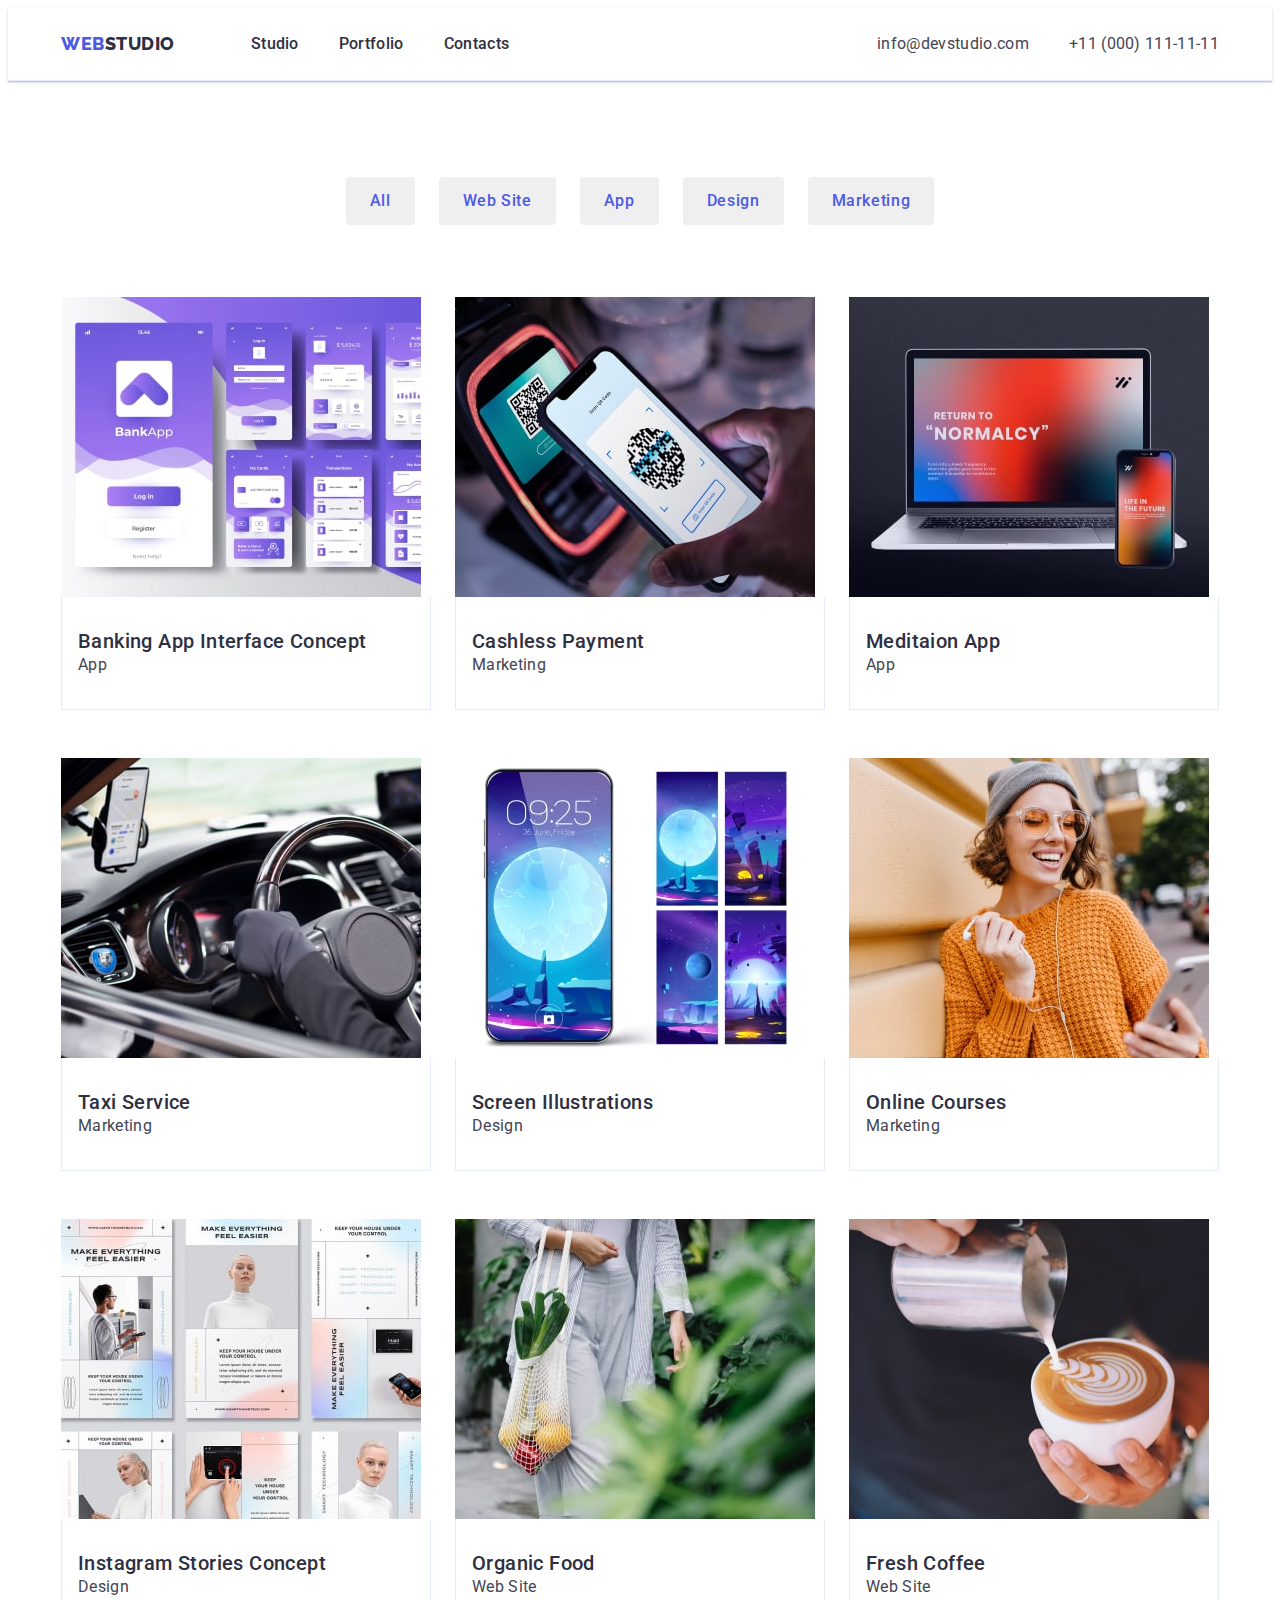
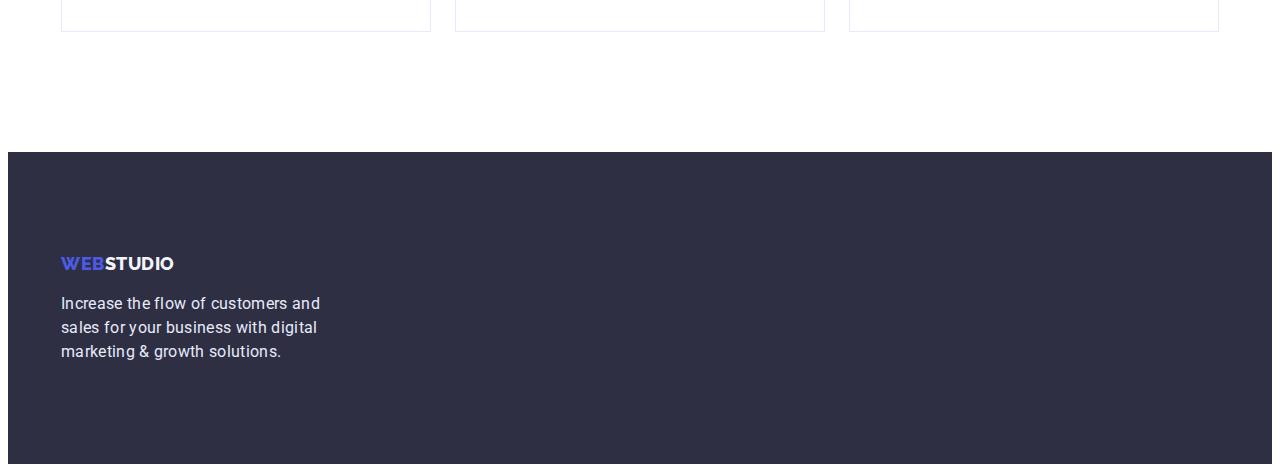
==== commit dda863e8: "mod-5" ====
--- a/portfolio.html
+++ b/portfolio.html
@@ -4,54 +4,50 @@
     <meta charset="UTF-8" />
     <meta http-equiv="X-UA-Compatible" content="IE=edge" />
     <meta name="viewport" content="width=device-width, initial-scale=1.0" />
-    <link rel="preconnect" href="https://fonts.googleapis.com" />
-    <link rel="preconnect" href="https://fonts.gstatic.com" crossorigin />
+    <link href="https://fonts.googleapis.com" rel="preconnect" />
+    <link href="https://fonts.gstatic.com" rel="preconnect" crossorigin />
     <link
       href="https://fonts.googleapis.com/css2?family=Raleway:wght@800&family=Roboto:wght@400;500;700&display=swap"
       rel="stylesheet"
     />
     <title>WebStudio</title>
     <link
+      href="https://cdnjs.cloudflare.com/ajax/libs/modern-normalize/1.1.0/modern-normalize.min.css"
       rel="stylesheet"
-      href="https://cdnjs.cloudflare.com/ajax/libs/modern-normalize/1.1.0/modern-normalize.min.css"
       integrity="sha512-wpPYUAdjBVSE4KJnH1VR1HeZfpl1ub8YT/NKx4PuQ5NmX2tKuGu6U/JRp5y+Y8XG2tV+wKQpNHVUX03MfMFn9Q=="
       crossorigin="anonymous"
       referrerpolicy="no-referrer"
     />
-    <link rel="stylesheet" href="./css/styles.css" />
+    <link href="./css/styles.css" rel="stylesheet" />
   </head>
   <body>
     <header class="header">
       <div class="container header-container">
         <nav class="header-navigation">
-          <a href="" class="logo link header-logo"
+          <a class="logo link header-logo" href
             >Web<span class="logo-dark">Studio</span>
           </a>
           <ul class="header-menu-list list">
             <li class="header-item">
-              <a href="./index.html" class="header-menu-link link">Studio</a>
+              <a class="header-menu-link link" href="./index.html">Studio</a>
             </li>
             <li class="header-menu-item">
-              <a href="./portfolio.html" class="header-menu-link link"
+              <a class="header-menu-link link" href="./portfolio.html"
                 >Portfolio</a
               >
             </li>
             <li class="header-menu-item">
-              <a href="" class="header-menu-link link">Contacts</a>
+              <a class="header-menu-link link" href>Contacts</a>
             </li>
           </ul>
         </nav>
         <address class="header-contacts">
           <ul class="header-contacts-list list">
             <li class="header-contacts-item">
-              <a href="" class="header-contacts-link link"
-                >info@devstudio.com</a
-              >
+              <a class="header-contacts-link link" href>info@devstudio.com</a>
             </li>
             <li class="header-contacts-item">
-              <a href="" class="header-contacts-link link"
-                >+11 (000) 111-11-11</a
-              >
+              <a class="header-contacts-link link" href>+11 (000) 111-11-11</a>
             </li>
           </ul>
         </address>
@@ -63,30 +59,37 @@
           <h2 class="visually-hidden">Portfolio</h2>
           <ul class="portfolio-btn-list list">
             <li class="portfolio-btn-item">
-              <button type="button" class="portfolio-btn">All</button>
-            </li>
-            <li class="portfolio-btn-item">
-              <button type="button" class="portfolio-btn">Web Site</button>
-            </li>
-            <li class="portfolio-btn-item">
-              <button type="button" class="portfolio-btn">App</button>
-            </li>
-            <li class="portfolio-btn-item">
-              <button type="button" class="portfolio-btn">Design</button>
-            </li>
-            <li class="portfolio-btn-item">
-              <button type="button" class="portfolio-btn">Marketing</button>
+              <button class="portfolio-btn" type="button">All</button>
+            </li>
+            <li class="portfolio-btn-item">
+              <button class="portfolio-btn" type="button">Web Site</button>
+            </li>
+            <li class="portfolio-btn-item">
+              <button class="portfolio-btn" type="button">App</button>
+            </li>
+            <li class="portfolio-btn-item">
+              <button class="portfolio-btn" type="button">Design</button>
+            </li>
+            <li class="portfolio-btn-item">
+              <button class="portfolio-btn" type="button">Marketing</button>
             </li>
           </ul>
           <ul class="portfolio-card-list list">
             <li class="portfolio-card-item">
-              <a href="" class="portfolio-card-link link">
-                <img
-                  src="./images/portfolio-img-1.jpeg"
-                  alt="portfolio picture"
-                  width="360"
-                  height="300"
-                />
+              <a class="portfolio-card-link link" href>
+                <div class="portfolio-card-top-wrap">
+                  <img
+                    src="./images/portfolio-img-1.jpeg"
+                    alt="portfolio picture"
+                    width="360"
+                    height="300"
+                  />
+                  <p class="portfolio-card-top-text">
+                    14 Stylish and User-Friendly App Design Concepts · Task
+                    Manager App · Calorie Tracker App · Exotic Fruit Ecommerce
+                    App · Cloud Storage App
+                  </p>
+                </div>
                 <div class="portfolio-card-wrap">
                   <h3 class="portfolio-card-subtitle section-subtitle">
                     Banking App Interface Concept
@@ -96,13 +99,20 @@
               </a>
             </li>
             <li class="portfolio-card-item">
-              <a href="" class="portfolio-card-link link">
-                <img
-                  src="./images/portfolio-img-2.jpeg"
-                  alt="portfolio picture"
-                  width="360"
-                  height="300"
-                />
+              <a class="portfolio-card-link link" href>
+                <div class="portfolio-card-top-wrap">
+                  <img
+                    src="./images/portfolio-img-2.jpeg"
+                    alt="portfolio picture"
+                    width="360"
+                    height="300"
+                  />
+                  <p class="portfolio-card-top-text">
+                    14 Stylish and User-Friendly App Design Concepts · Task
+                    Manager App · Calorie Tracker App · Exotic Fruit Ecommerce
+                    App · Cloud Storage App
+                  </p>
+                </div>
                 <div class="portfolio-card-wrap">
                   <h3 class="portfolio-card-subtitle section-subtitle">
                     Cashless Payment
@@ -112,13 +122,20 @@
               </a>
             </li>
             <li class="portfolio-card-item">
-              <a href="" class="portfolio-card-link link">
-                <img
-                  src="./images/portfolio-img-3.jpeg"
-                  alt="portfolio picture"
-                  width="360"
-                  height="300"
-                />
+              <a class="portfolio-card-link link" href>
+                <div class="portfolio-card-top-wrap">
+                  <img
+                    src="./images/portfolio-img-3.jpeg"
+                    alt="portfolio picture"
+                    width="360"
+                    height="300"
+                  />
+                  <p class="portfolio-card-top-text">
+                    14 Stylish and User-Friendly App Design Concepts · Task
+                    Manager App · Calorie Tracker App · Exotic Fruit Ecommerce
+                    App · Cloud Storage App
+                  </p>
+                </div>
                 <div class="portfolio-card-wrap">
                   <h3 class="portfolio-card-subtitle section-subtitle">
                     Meditaion App
@@ -128,13 +145,20 @@
               </a>
             </li>
             <li class="portfolio-card-item">
-              <a href="" class="portfolio-card-link link">
-                <img
-                  src="./images/portfolio-img-4.jpeg"
-                  alt="portfolio picture"
-                  width="360"
-                  height="300"
-                />
+              <a class="portfolio-card-link link" href>
+                <div class="portfolio-card-top-wrap">
+                  <img
+                    src="./images/portfolio-img-4.jpeg"
+                    alt="portfolio picture"
+                    width="360"
+                    height="300"
+                  />
+                  <p class="portfolio-card-top-text">
+                    14 Stylish and User-Friendly App Design Concepts · Task
+                    Manager App · Calorie Tracker App · Exotic Fruit Ecommerce
+                    App · Cloud Storage App
+                  </p>
+                </div>
                 <div class="portfolio-card-wrap">
                   <h3 class="portfolio-card-subtitle section-subtitle">
                     Taxi Service
@@ -144,13 +168,20 @@
               </a>
             </li>
             <li class="portfolio-card-item">
-              <a href="" class="portfolio-card-link link">
-                <img
-                  src="./images/portfolio-img-5.jpeg"
-                  alt="portfolio picture"
-                  width="360"
-                  height="300"
-                />
+              <a class="portfolio-card-link link" href>
+                <div class="portfolio-card-top-wrap">
+                  <img
+                    src="./images/portfolio-img-5.jpeg"
+                    alt="portfolio picture"
+                    width="360"
+                    height="300"
+                  />
+                  <p class="portfolio-card-top-text">
+                    14 Stylish and User-Friendly App Design Concepts · Task
+                    Manager App · Calorie Tracker App · Exotic Fruit Ecommerce
+                    App · Cloud Storage App
+                  </p>
+                </div>
                 <div class="portfolio-card-wrap">
                   <h3 class="portfolio-card-subtitle section-subtitle">
                     Screen Illustrations
@@ -160,13 +191,20 @@
               </a>
             </li>
             <li class="portfolio-card-item">
-              <a href="" class="portfolio-card-link link">
-                <img
-                  src="./images/portfolio-img-6.jpeg"
-                  alt="portfolio picture"
-                  width="360"
-                  height="300"
-                />
+              <a class="portfolio-card-link link" href>
+                <div class="portfolio-card-top-wrap">
+                  <img
+                    src="./images/portfolio-img-6.jpeg"
+                    alt="portfolio picture"
+                    width="360"
+                    height="300"
+                  />
+                  <p class="portfolio-card-top-text">
+                    14 Stylish and User-Friendly App Design Concepts · Task
+                    Manager App · Calorie Tracker App · Exotic Fruit Ecommerce
+                    App · Cloud Storage App
+                  </p>
+                </div>
                 <div class="portfolio-card-wrap">
                   <h3 class="portfolio-card-subtitle section-subtitle">
                     Online Courses
@@ -176,13 +214,20 @@
               </a>
             </li>
             <li class="portfolio-card-item">
-              <a href="" class="portfolio-card-link link">
-                <img
-                  src="./images/portfolio-img-7.jpeg"
-                  alt="portfolio picture"
-                  width="360"
-                  height="300"
-                />
+              <a class="portfolio-card-link link" href>
+                <div class="portfolio-card-top-wrap">
+                  <img
+                    src="./images/portfolio-img-7.jpeg"
+                    alt="portfolio picture"
+                    width="360"
+                    height="300"
+                  />
+                  <p class="portfolio-card-top-text">
+                    14 Stylish and User-Friendly App Design Concepts · Task
+                    Manager App · Calorie Tracker App · Exotic Fruit Ecommerce
+                    App · Cloud Storage App
+                  </p>
+                </div>
                 <div class="portfolio-card-wrap">
                   <h3 class="portfolio-card-subtitle section-subtitle">
                     Instagram Stories Concept
@@ -192,13 +237,20 @@
               </a>
             </li>
             <li class="portfolio-card-item">
-              <a href="" class="portfolio-card-link link">
-                <img
-                  src="./images/portfolio-img-8.jpeg"
-                  alt="portfolio picture"
-                  width="360"
-                  height="300"
-                />
+              <a class="portfolio-card-link link" href>
+                <div class="portfolio-card-top-wrap">
+                  <img
+                    src="./images/portfolio-img-8.jpeg"
+                    alt="portfolio picture"
+                    width="360"
+                    height="300"
+                  />
+                  <p class="portfolio-card-top-text">
+                    14 Stylish and User-Friendly App Design Concepts · Task
+                    Manager App · Calorie Tracker App · Exotic Fruit Ecommerce
+                    App · Cloud Storage App
+                  </p>
+                </div>
                 <div class="portfolio-card-wrap">
                   <h3 class="portfolio-card-subtitle section-subtitle">
                     Organic Food
@@ -208,13 +260,20 @@
               </a>
             </li>
             <li class="portfolio-card-item">
-              <a href="" class="portfolio-card-link link">
-                <img
-                  src="./images/portfolio-img-9.jpeg"
-                  alt="portfolio picture"
-                  width="360"
-                  height="300"
-                />
+              <a class="portfolio-card-link link" href>
+                <div class="portfolio-card-top-wrap">
+                  <img
+                    src="./images/portfolio-img-9.jpeg"
+                    alt="portfolio picture"
+                    width="360"
+                    height="300"
+                  />
+                  <p class="portfolio-card-top-text">
+                    14 Stylish and User-Friendly App Design Concepts · Task
+                    Manager App · Calorie Tracker App · Exotic Fruit Ecommerce
+                    App · Cloud Storage App
+                  </p>
+                </div>
                 <div class="portfolio-card-wrap">
                   <h3 class="portfolio-card-subtitle section-subtitle">
                     Fresh Coffee
@@ -229,7 +288,7 @@
     </main>
     <footer class="footer">
       <div class="container">
-        <a href="" class="logo footer-logo link"
+        <a class="logo footer-logo link" href
           >Web<span class="logo-light">Studio</span>
         </a>
         <p class="footer-text">
--- a/css/styles.css
+++ b/css/styles.css
@@ -104,6 +104,9 @@
 .header {
   padding-top: 24px;
   padding-bottom: 24px;
+  border-bottom: 1px solid #e7e9fc;
+  box-shadow: 0px 2px 1px rgba(46, 47, 66, 0.08),
+    0px 1px 1px rgba(46, 47, 66, 0.16), 0px 1px 6px rgba(46, 47, 66, 0.08);
 }
 
 .header-container {
@@ -136,12 +139,25 @@
   line-height: 1.5;
   letter-spacing: 0.02em;
   color: #2e2f42;
+  position: relative;
 }
 
 .header-menu-link:hover,
 .header-menu-link:focus {
   color: #404bbf;
 }
+
+.header-menu-link.current::after {
+  content: '';
+  position: absolute;
+  left: 0;
+  bottom: -28px;
+  width: 100%;
+  height: 4px;
+  background-color: #404bbf;
+  border-radius: 2px;
+}
+
 .header-contacts {
   font-style: normal;
 }
@@ -166,7 +182,17 @@
 /* -----------HERO -------------*/
 
 .hero {
+  max-width: 1440px;
+  margin: 0 auto;
   background-color: #2e2f42;
+  background-image: linear-gradient(
+      rgba(46, 47, 66, 0.7),
+      rgba(46, 47, 66, 0.7)
+    ),
+    url(../images/hero-bg.jpeg);
+  background-repeat: no-repeat;
+  background-position: center;
+  background-size: cover;
   padding-top: 188px;
   padding-bottom: 188px;
 }
@@ -214,6 +240,16 @@
   width: calc((100% - 72px) / 4);
 }
 
+.features-icon-wrap {
+  height: 112px;
+  background-color: #f4f4fd;
+  display: flex;
+  align-items: center;
+  justify-content: center;
+  margin-bottom: 8px;
+  border-radius: 4px;
+}
+
 .features-subtitle {
   margin-bottom: 8px;
 }
@@ -238,6 +274,10 @@
 }
 /* -----------TEAM -------------*/
 
+.team {
+  background-color: #f4f4fd;
+}
+
 .team-title {
   margin-bottom: 72px;
 }
@@ -249,6 +289,10 @@
 
 .team-item {
   width: calc((100% - 72px) / 4);
+  background-color: #ffffff;
+  box-shadow: 0px 1px 6px rgba(46, 47, 66, 0.08),
+    0px 1px 1px rgba(46, 47, 66, 0.16), 0px 2px 1px rgba(46, 47, 66, 0.08);
+  border-radius: 0px 0px 4px 4px;
 }
 
 .team-item-wrap {
@@ -262,6 +306,73 @@
 
 .team-item-text {
   text-align: center;
+  margin-bottom: 8px;
+}
+
+.team-social-list {
+  display: flex;
+  justify-content: center;
+  gap: 24px;
+}
+
+.team-social-item {
+  width: 40px;
+  height: 40px;
+}
+.team-social-link {
+  width: 100%;
+  height: 100%;
+  background-color: var(--accent-color);
+  border-radius: 50%;
+  display: flex;
+  align-items: center;
+  justify-content: center;
+  transition: background-color 250ms cubic-bezier(0.4, 0, 0.2, 1);
+}
+
+.team-social-link:hover,
+.team-social-link:focus {
+  background-color: #404bbf;
+}
+
+.team-social-icon {
+  fill: #f4f4fd;
+}
+/* -----------CUSTOMERS -------------*/
+
+.customers-title {
+  margin-bottom: 72px;
+}
+
+.customers-list {
+  display: flex;
+  gap: 24px;
+}
+
+.customers-item {
+  width: calc((100% - 150px) / 6);
+  height: 88px;
+}
+.customers-link {
+  width: 100%;
+  height: 100%;
+  border: 1px solid #8e8f99;
+  border-radius: 4px;
+  display: flex;
+  align-items: center;
+  justify-content: center;
+  color: #afb1b8;
+  transition: border-color 250ms cubic-bezier(0.4, 0, 0.2, 1),
+    color 250ms cubic-bezier(0.4, 0, 0.2, 1);
+}
+.customers-icon {
+  fill: currentColor;
+}
+
+.customers-link:hover,
+.customers-link:focus {
+  border-color: #404bbf;
+  color: #404bbf;
 }
 
 /* -----------PORTFOLIO -------------*/
@@ -288,6 +399,17 @@
   padding: 12px 24px;
   border: none;
   border-radius: 4px;
+  transition: background-color 250ms cubic-bezier(0.4, 0, 0.2, 1),
+    color 250ms cubic-bezier(0.4, 0, 0.2, 1),
+    box-shadow 250ms cubic-bezier(0.4, 0, 0.2, 1);
+}
+
+.portfolio-btn:hover,
+.portfolio-btn:focus {
+  background-color: #404bbf;
+  box-shadow: 0px 3px 1px rgba(0, 0, 0, 0.1), 0px 2px 1px rgba(0, 0, 0, 0.08),
+    0px 2px 2px rgba(0, 0, 0, 0.12);
+  color: #ffffff;
 }
 
 .portfolio-card-list {
@@ -299,6 +421,41 @@
 
 .portfolio-card-item {
   width: calc((100% - 48px) / 3);
+}
+
+.portfolio-card-link {
+  display: block;
+  transition: box-shadow 250ms cubic-bezier(0.4, 0, 0.2, 1);
+}
+
+.portfolio-card-link:hover,
+.portfolio-card-link:focus {
+  box-shadow: 0px 1px 6px rgba(46, 47, 66, 0.08),
+    0px 1px 1px rgba(46, 47, 66, 0.16), 0px 2px 1px rgba(46, 47, 66, 0.08);
+}
+
+.portfolio-card-link:hover .portfolio-card-top-text,
+.portfolio-card-link:focus .portfolio-card-top-text {
+  transform: translateY(0%);
+}
+
+.portfolio-card-top-wrap {
+  position: relative;
+  overflow: hidden;
+}
+
+.portfolio-card-top-text {
+  position: absolute;
+  top: 0;
+  font-size: 16px;
+  line-height: 1.5;
+  letter-spacing: 0.02em;
+  color: #f4f4fd;
+  padding: 40px 32px;
+  background-color: #4d5ae5;
+  height: 100%;
+  transform: translateY(100%);
+  transition: transform 250ms cubic-bezier(0.4, 0, 0.2, 1);
 }
 
 .portfolio-card-wrap {
@@ -314,6 +471,12 @@
   padding-bottom: 100px;
 }
 
+.footer-container {
+  display: flex;
+  align-items: baseline;
+  gap: 120px;
+}
+
 .footer-logo {
   display: block;
   margin-bottom: 16px;
@@ -328,3 +491,110 @@
   color: #e7e9fc;
   max-width: 264px;
 }
+
+.footer-soc-title {
+  font-weight: 500;
+  font-size: 16px;
+  line-height: 1.5;
+  letter-spacing: 0.02em;
+  color: #ffffff;
+  margin-bottom: 16px;
+}
+
+.footer-social-list {
+  display: flex;
+  gap: 16px;
+}
+
+.footer-social-item {
+  width: 40px;
+  height: 40px;
+}
+
+.footer-social-link {
+  width: 100%;
+  height: 100%;
+  background-color: rgba(255, 255, 255, 0.1);
+  border-radius: 50%;
+  display: flex;
+  align-items: center;
+  justify-content: center;
+  transition: background-color 250ms cubic-bezier(0.4, 0, 0.2, 1);
+}
+
+.footer-social-link:hover,
+.footer-social-link:focus {
+  background-color: #31d0aa;
+}
+
+.footer-social-icon {
+  fill: #f4f4fd;
+}
+
+/* -----------MODAL -------------*/
+
+.backdrop {
+  position: fixed;
+  top: 0;
+  left: 0;
+  width: 100vw;
+  height: 100vh;
+  background-color: rgba(46, 47, 66, 0.4);
+  transition: opacity 250ms cubic-bezier(0.4, 0, 0.2, 1),
+    visibility 250ms cubic-bezier(0.4, 0, 0.2, 1);
+}
+
+.is-hidden {
+  opacity: 0;
+  visibility: hidden;
+  pointer-events: none;
+}
+
+.modal {
+  position: absolute;
+  top: 50%;
+  left: 50%;
+  transform: translate(-50%, -50%) scale(1);
+  width: 408px;
+  min-height: 576px;
+  background: #fcfcfc;
+  box-shadow: 0px 1px 1px rgba(0, 0, 0, 0.14), 0px 1px 3px rgba(0, 0, 0, 0.12),
+    0px 2px 1px rgba(0, 0, 0, 0.2);
+  border-radius: 4px;
+  padding: 24px;
+  transition: transform 250ms cubic-bezier(0.4, 0, 0.2, 1);
+}
+
+.backdrop.is-hidden .modal {
+  transform: translate(-50%, -50%) scaleY(0);
+}
+
+.modal-close-btn {
+  width: 24px;
+  height: 24px;
+  border-radius: 50%;
+  display: flex;
+  align-items: center;
+  justify-content: center;
+  background-color: #e7e9fc;
+  border: 1px solid rgba(0, 0, 0, 0.1);
+  margin-left: auto;
+  padding: 0;
+  cursor: pointer;
+  transition: background-color 250ms cubic-bezier(0.4, 0, 0.2, 1);
+}
+
+.modal-close-icon {
+  transition: fill 250ms cubic-bezier(0.4, 0, 0.2, 1);
+}
+
+.modal-close-btn:hover,
+.modal-close-btn:focus {
+  background-color: #404bbf;
+  border: none;
+}
+
+.modal-close-btn:hover .modal-close-icon,
+.modal-close-btn:focus .modal-close-icon {
+  fill: #ffffff;
+}
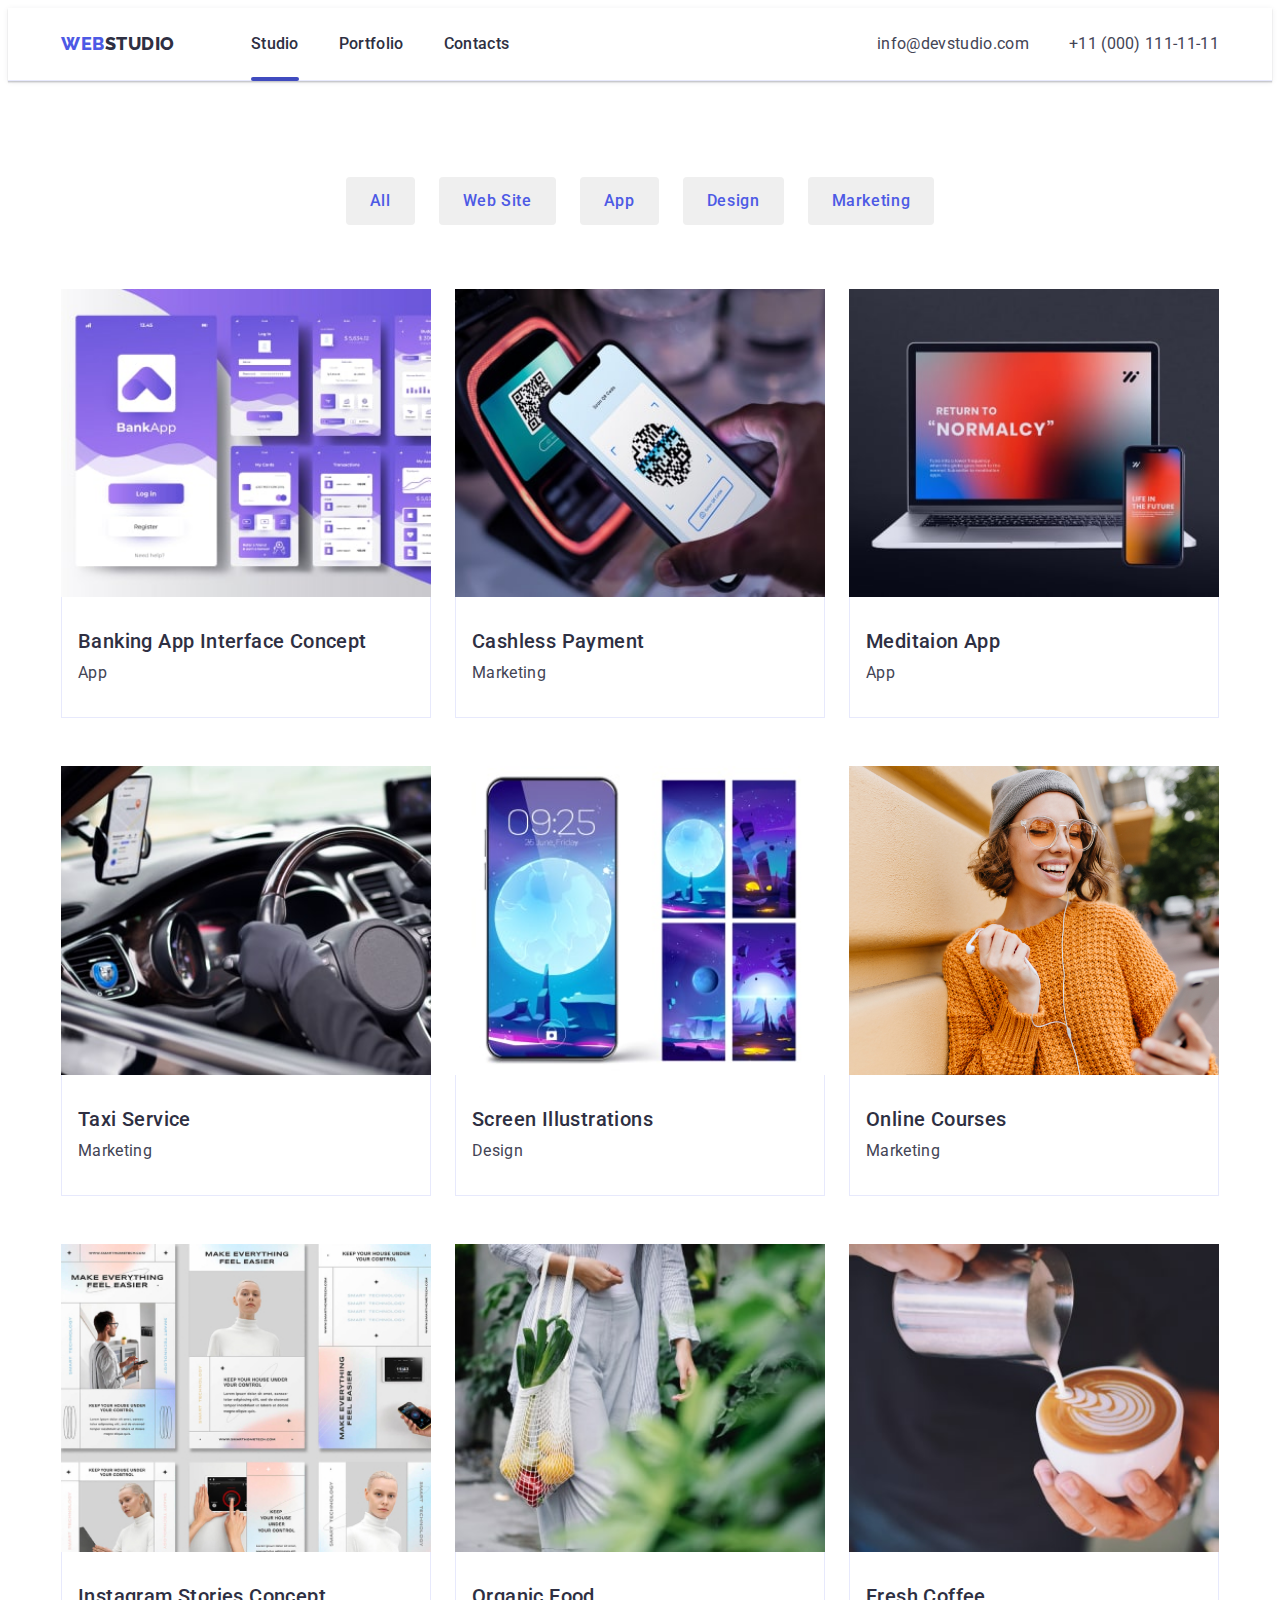
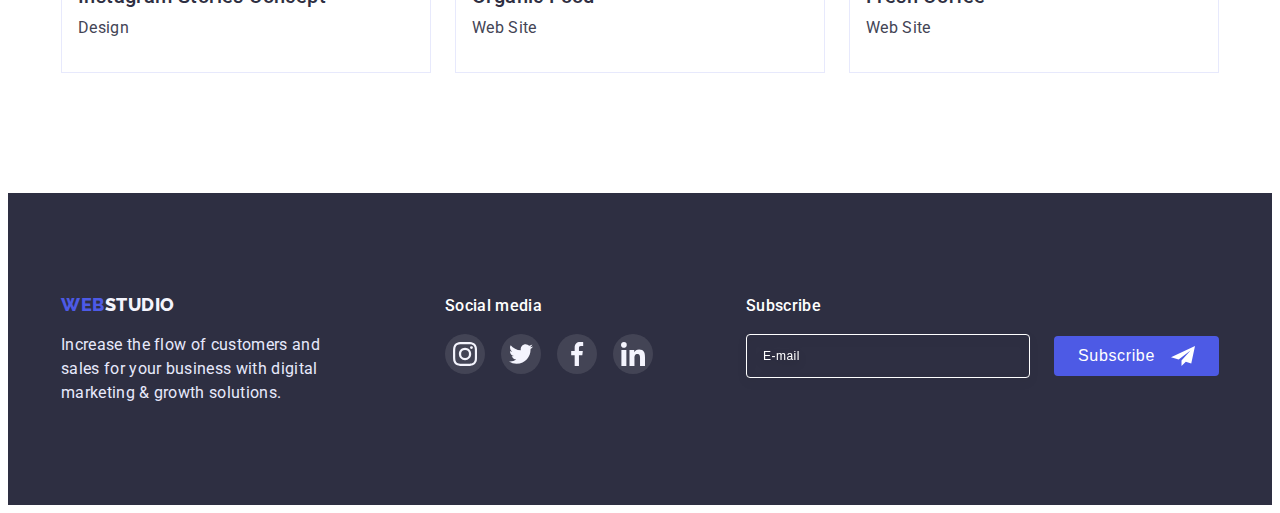
==== commit f411ad6d: "+++" ====
--- a/portfolio.html
+++ b/portfolio.html
@@ -19,6 +19,7 @@
       referrerpolicy="no-referrer"
     />
     <link href="./css/styles.css" rel="stylesheet" />
+    <link href="./css/media.css" rel="stylesheet" />
   </head>
   <body>
     <header class="header">
@@ -28,8 +29,10 @@
             >Web<span class="logo-dark">Studio</span>
           </a>
           <ul class="header-menu-list list">
-            <li class="header-item">
-              <a class="header-menu-link link" href="./index.html">Studio</a>
+            <li class="header-menu-item">
+              <a class="header-menu-link link current" href="./index.html"
+                >Studio</a
+              >
             </li>
             <li class="header-menu-item">
               <a class="header-menu-link link" href="./portfolio.html"
@@ -51,6 +54,81 @@
             </li>
           </ul>
         </address>
+        <button class="menu-open-btn" data-menu-open>
+          <svg class="menu-open-icon" width="32" height="22">
+            <use href="./images/icons.svg#icon-menu-hamburger"></use>
+          </svg>
+        </button>
+      </div>
+      <div class="mob-menu is-hidden" data-menu>
+        <div>
+          <button class="menu-close-btn" data-menu-close>
+            <svg class="menu-close-icon" width="8" height="8">
+              <use href="./images/icons.svg#icon-close-black"></use>
+            </svg>
+          </button>
+          <nav>
+            <ul class="mob-menu-list list">
+              <li class="mob-menu-item">
+                <a class="mob-menu-link link current" href="./index.html"
+                  >Studio</a
+                >
+              </li>
+              <li class="mob-menu-item">
+                <a class="mob-menu-link link" href="./portfolio.html"
+                  >Portfolio</a
+                >
+              </li>
+              <li class="mob-menu-item">
+                <a class="mob-menu-link link" href>Contacts</a>
+              </li>
+            </ul>
+          </nav>
+        </div>
+        <div>
+          <address class="mob-contacts">
+            <ul class="mob-contacts-list list">
+              <li class="mob-contacts-item">
+                <a class="mob-contacts-link accent link" href
+                  >+11 (000) 111-11-11</a
+                >
+              </li>
+              <li class="mob-contacts-item">
+                <a class="mob-contacts-link link" href>info@devstudio.com</a>
+              </li>
+            </ul>
+          </address>
+          <ul class="mob-social-list list">
+            <li class="mob-social-item">
+              <a class="mob-social-link link" href>
+                <svg class="mob-social-icon" width="16" height="16">
+                  <use href="./images/icons.svg#icon-instagram"></use>
+                </svg>
+              </a>
+            </li>
+            <li class="mob-social-item">
+              <a class="mob-social-link link" href>
+                <svg class="mob-social-icon" width="16" height="16">
+                  <use href="./images/icons.svg#icon-twitter"></use>
+                </svg>
+              </a>
+            </li>
+            <li class="mob-social-item">
+              <a class="mob-social-link link" href>
+                <svg class="mob-social-icon" width="16" height="16">
+                  <use href="./images/icons.svg#icon-facebook"></use>
+                </svg>
+              </a>
+            </li>
+            <li class="mob-social-item">
+              <a class="mob-social-link link" href>
+                <svg class="mob-social-icon" width="16" height="16">
+                  <use href="./images/icons.svg#icon-linkedin"></use>
+                </svg>
+              </a>
+            </li>
+          </ul>
+        </div>
       </div>
     </header>
     <main>
@@ -78,12 +156,35 @@
             <li class="portfolio-card-item">
               <a class="portfolio-card-link link" href>
                 <div class="portfolio-card-top-wrap">
-                  <img
-                    src="./images/portfolio-img-1.jpeg"
-                    alt="portfolio picture"
-                    width="360"
-                    height="300"
-                  />
+                  <picture>
+                    <source
+                      srcset="
+                        ./images/portfolio-img-1.jpeg    1x,
+                        ./images/portfolio-img-1-2x.jpeg 2x
+                      "
+                      media="(min-width: 1200px)"
+                    />
+                    <source
+                      srcset="
+                        ./images/portfolio-img-1-tab.jpeg    1x,
+                        ./images/portfolio-img-1-tab-2x.jpeg 2x
+                      "
+                      media="(min-width: 768px)"
+                    />
+                    <source
+                      srcset="
+                        ./images/portfolio-img-1-mob.jpeg    1x,
+                        ./images/portfolio-img-1-mob-2x.jpeg 2x
+                      "
+                      media="(max-width: 767px)"
+                    />
+                    <img
+                      src="./images/portfolio-img-1-mob.jpeg"
+                      alt="portfolio picture"
+                      width="396"
+                    />
+                  </picture>
+
                   <p class="portfolio-card-top-text">
                     14 Stylish and User-Friendly App Design Concepts · Task
                     Manager App · Calorie Tracker App · Exotic Fruit Ecommerce
@@ -101,12 +202,34 @@
             <li class="portfolio-card-item">
               <a class="portfolio-card-link link" href>
                 <div class="portfolio-card-top-wrap">
-                  <img
-                    src="./images/portfolio-img-2.jpeg"
-                    alt="portfolio picture"
-                    width="360"
-                    height="300"
-                  />
+                  <picture>
+                    <source
+                      srcset="
+                        ./images/portfolio-img-2.jpeg    1x,
+                        ./images/portfolio-img-2-2x.jpeg 2x
+                      "
+                      media="(min-width: 1200px)"
+                    />
+                    <source
+                      srcset="
+                        ./images/portfolio-img-2-tab.jpeg    1x,
+                        ./images/portfolio-img-2-tab-2x.jpeg 2x
+                      "
+                      media="(min-width: 768px)"
+                    />
+                    <source
+                      srcset="
+                        ./images/portfolio-img-2-mob.jpeg    1x,
+                        ./images/portfolio-img-2-mob-2x.jpeg 2x
+                      "
+                      media="(max-width: 767px)"
+                    />
+                    <img
+                      src="./images/portfolio-img-2-mob.jpeg"
+                      alt="portfolio picture"
+                      width="396"
+                    />
+                  </picture>
                   <p class="portfolio-card-top-text">
                     14 Stylish and User-Friendly App Design Concepts · Task
                     Manager App · Calorie Tracker App · Exotic Fruit Ecommerce
@@ -124,12 +247,34 @@
             <li class="portfolio-card-item">
               <a class="portfolio-card-link link" href>
                 <div class="portfolio-card-top-wrap">
-                  <img
-                    src="./images/portfolio-img-3.jpeg"
-                    alt="portfolio picture"
-                    width="360"
-                    height="300"
-                  />
+                  <picture>
+                    <source
+                      srcset="
+                        ./images/portfolio-img-3.jpeg    1x,
+                        ./images/portfolio-img-3-2x.jpeg 2x
+                      "
+                      media="(min-width: 1200px)"
+                    />
+                    <source
+                      srcset="
+                        ./images/portfolio-img-3-tab.jpeg    1x,
+                        ./images/portfolio-img-3-tab-2x.jpeg 2x
+                      "
+                      media="(min-width: 768px)"
+                    />
+                    <source
+                      srcset="
+                        ./images/portfolio-img-3-mob.jpeg    1x,
+                        ./images/portfolio-img-3-mob-2x.jpeg 2x
+                      "
+                      media="(max-width: 767px)"
+                    />
+                    <img
+                      src="./images/portfolio-img-3-mob.jpeg"
+                      alt="portfolio picture"
+                      width="396"
+                    />
+                  </picture>
                   <p class="portfolio-card-top-text">
                     14 Stylish and User-Friendly App Design Concepts · Task
                     Manager App · Calorie Tracker App · Exotic Fruit Ecommerce
@@ -147,12 +292,34 @@
             <li class="portfolio-card-item">
               <a class="portfolio-card-link link" href>
                 <div class="portfolio-card-top-wrap">
-                  <img
-                    src="./images/portfolio-img-4.jpeg"
-                    alt="portfolio picture"
-                    width="360"
-                    height="300"
-                  />
+                  <picture>
+                    <source
+                      srcset="
+                        ./images/portfolio-img-4.jpeg    1x,
+                        ./images/portfolio-img-4-2x.jpeg 2x
+                      "
+                      media="(min-width: 1200px)"
+                    />
+                    <source
+                      srcset="
+                        ./images/portfolio-img-4-tab.jpeg    1x,
+                        ./images/portfolio-img-4-tab-2x.jpeg 2x
+                      "
+                      media="(min-width: 768px)"
+                    />
+                    <source
+                      srcset="
+                        ./images/portfolio-img-4-mob.jpeg    1x,
+                        ./images/portfolio-img-4-mob-2x.jpeg 2x
+                      "
+                      media="(max-width: 767px)"
+                    />
+                    <img
+                      src="./images/portfolio-img-4-mob.jpeg"
+                      alt="portfolio picture"
+                      width="396"
+                    />
+                  </picture>
                   <p class="portfolio-card-top-text">
                     14 Stylish and User-Friendly App Design Concepts · Task
                     Manager App · Calorie Tracker App · Exotic Fruit Ecommerce
@@ -170,12 +337,34 @@
             <li class="portfolio-card-item">
               <a class="portfolio-card-link link" href>
                 <div class="portfolio-card-top-wrap">
-                  <img
-                    src="./images/portfolio-img-5.jpeg"
-                    alt="portfolio picture"
-                    width="360"
-                    height="300"
-                  />
+                  <picture>
+                    <source
+                      srcset="
+                        ./images/portfolio-img-5.jpeg    1x,
+                        ./images/portfolio-img-5-2x.jpeg 2x
+                      "
+                      media="(min-width: 1200px)"
+                    />
+                    <source
+                      srcset="
+                        ./images/portfolio-img-5-tab.jpeg    1x,
+                        ./images/portfolio-img-5-tab-2x.jpeg 2x
+                      "
+                      media="(min-width: 768px)"
+                    />
+                    <source
+                      srcset="
+                        ./images/portfolio-img-5-mob.jpeg    1x,
+                        ./images/portfolio-img-5-mob-2x.jpeg 2x
+                      "
+                      media="(max-width: 767px)"
+                    />
+                    <img
+                      src="./images/portfolio-img-5-mob.jpeg"
+                      alt="portfolio picture"
+                      width="396"
+                    />
+                  </picture>
                   <p class="portfolio-card-top-text">
                     14 Stylish and User-Friendly App Design Concepts · Task
                     Manager App · Calorie Tracker App · Exotic Fruit Ecommerce
@@ -193,12 +382,34 @@
             <li class="portfolio-card-item">
               <a class="portfolio-card-link link" href>
                 <div class="portfolio-card-top-wrap">
-                  <img
-                    src="./images/portfolio-img-6.jpeg"
-                    alt="portfolio picture"
-                    width="360"
-                    height="300"
-                  />
+                  <picture>
+                    <source
+                      srcset="
+                        ./images/portfolio-img-6.jpeg    1x,
+                        ./images/portfolio-img-6-2x.jpeg 2x
+                      "
+                      media="(min-width: 1200px)"
+                    />
+                    <source
+                      srcset="
+                        ./images/portfolio-img-6-tab.jpeg    1x,
+                        ./images/portfolio-img-6-tab-2x.jpeg 2x
+                      "
+                      media="(min-width: 768px)"
+                    />
+                    <source
+                      srcset="
+                        ./images/portfolio-img-6-mob.jpeg    1x,
+                        ./images/portfolio-img-6-mob-2x.jpeg 2x
+                      "
+                      media="(max-width: 767px)"
+                    />
+                    <img
+                      src="./images/portfolio-img-6-mob.jpeg"
+                      alt="portfolio picture"
+                      width="396"
+                    />
+                  </picture>
                   <p class="portfolio-card-top-text">
                     14 Stylish and User-Friendly App Design Concepts · Task
                     Manager App · Calorie Tracker App · Exotic Fruit Ecommerce
@@ -216,12 +427,34 @@
             <li class="portfolio-card-item">
               <a class="portfolio-card-link link" href>
                 <div class="portfolio-card-top-wrap">
-                  <img
-                    src="./images/portfolio-img-7.jpeg"
-                    alt="portfolio picture"
-                    width="360"
-                    height="300"
-                  />
+                  <picture>
+                    <source
+                      srcset="
+                        ./images/portfolio-img-7.jpeg    1x,
+                        ./images/portfolio-img-7-2x.jpeg 2x
+                      "
+                      media="(min-width: 1200px)"
+                    />
+                    <source
+                      srcset="
+                        ./images/portfolio-img-7-tab.jpeg    1x,
+                        ./images/portfolio-img-7-tab-2x.jpeg 2x
+                      "
+                      media="(min-width: 768px)"
+                    />
+                    <source
+                      srcset="
+                        ./images/portfolio-img-7-mob.jpeg    1x,
+                        ./images/portfolio-img-7-mob-2x.jpeg 2x
+                      "
+                      media="(max-width: 767px)"
+                    />
+                    <img
+                      src="./images/portfolio-img-7-mob.jpeg"
+                      alt="portfolio picture"
+                      width="396"
+                    />
+                  </picture>
                   <p class="portfolio-card-top-text">
                     14 Stylish and User-Friendly App Design Concepts · Task
                     Manager App · Calorie Tracker App · Exotic Fruit Ecommerce
@@ -239,12 +472,34 @@
             <li class="portfolio-card-item">
               <a class="portfolio-card-link link" href>
                 <div class="portfolio-card-top-wrap">
-                  <img
-                    src="./images/portfolio-img-8.jpeg"
-                    alt="portfolio picture"
-                    width="360"
-                    height="300"
-                  />
+                  <picture>
+                    <source
+                      srcset="
+                        ./images/portfolio-img-8.jpeg    1x,
+                        ./images/portfolio-img-8-2x.jpeg 2x
+                      "
+                      media="(min-width: 1200px)"
+                    />
+                    <source
+                      srcset="
+                        ./images/portfolio-img-8-tab.jpeg    1x,
+                        ./images/portfolio-img-8-tab-2x.jpeg 2x
+                      "
+                      media="(min-width: 768px)"
+                    />
+                    <source
+                      srcset="
+                        ./images/portfolio-img-8-mob.jpeg    1x,
+                        ./images/portfolio-img-8-mob-2x.jpeg 2x
+                      "
+                      media="(max-width: 767px)"
+                    />
+                    <img
+                      src="./images/portfolio-img-8-mob.jpeg"
+                      alt="portfolio picture"
+                      width="396"
+                    />
+                  </picture>
                   <p class="portfolio-card-top-text">
                     14 Stylish and User-Friendly App Design Concepts · Task
                     Manager App · Calorie Tracker App · Exotic Fruit Ecommerce
@@ -262,12 +517,34 @@
             <li class="portfolio-card-item">
               <a class="portfolio-card-link link" href>
                 <div class="portfolio-card-top-wrap">
-                  <img
-                    src="./images/portfolio-img-9.jpeg"
-                    alt="portfolio picture"
-                    width="360"
-                    height="300"
-                  />
+                  <picture>
+                    <source
+                      srcset="
+                        ./images/portfolio-img-9.jpeg    1x,
+                        ./images/portfolio-img-9-2x.jpeg 2x
+                      "
+                      media="(min-width: 1200px)"
+                    />
+                    <source
+                      srcset="
+                        ./images/portfolio-img-9-tab.jpeg    1x,
+                        ./images/portfolio-img-9-tab-2x.jpeg 2x
+                      "
+                      media="(min-width: 768px)"
+                    />
+                    <source
+                      srcset="
+                        ./images/portfolio-img-9-mob.jpeg    1x,
+                        ./images/portfolio-img-9-mob-2x.jpeg 2x
+                      "
+                      media="(max-width: 767px)"
+                    />
+                    <img
+                      src="./images/portfolio-img-9-mob.jpeg"
+                      alt="portfolio picture"
+                      width="396"
+                    />
+                  </picture>
                   <p class="portfolio-card-top-text">
                     14 Stylish and User-Friendly App Design Concepts · Task
                     Manager App · Calorie Tracker App · Exotic Fruit Ecommerce
@@ -287,14 +564,68 @@
       </section>
     </main>
     <footer class="footer">
-      <div class="container">
-        <a class="logo footer-logo link" href
-          >Web<span class="logo-light">Studio</span>
-        </a>
-        <p class="footer-text">
-          Increase the flow of customers and sales for your business with
-          digital marketing & growth solutions.
-        </p>
+      <div class="container footer-container container-low">
+        <div class="footer-contacts">
+          <a class="logo footer-logo link" href
+            >Web<span class="logo-light">Studio</span>
+          </a>
+          <p class="footer-text">
+            Increase the flow of customers and sales for your business with
+            digital marketing & growth solutions.
+          </p>
+        </div>
+        <div class="footer-soc">
+          <p class="footer-soc-title footer-title">Social media</p>
+          <ul class="footer-social-list list">
+            <li class="footer-social-item">
+              <a class="footer-social-link link" href>
+                <svg class="footer-social-icon" width="24" height="24">
+                  <use href="./images/icons.svg#icon-instagram"></use>
+                </svg>
+              </a>
+            </li>
+            <li class="footer-social-item">
+              <a class="footer-social-link link" href>
+                <svg class="footer-social-icon" width="24" height="24">
+                  <use href="./images/icons.svg#icon-twitter"></use>
+                </svg>
+              </a>
+            </li>
+            <li class="footer-social-item">
+              <a class="footer-social-link link" href>
+                <svg class="footer-social-icon" width="24" height="24">
+                  <use href="./images/icons.svg#icon-facebook"></use>
+                </svg>
+              </a>
+            </li>
+            <li class="footer-social-item">
+              <a class="footer-social-link link" href>
+                <svg class="footer-social-icon" width="24" height="24">
+                  <use href="./images/icons.svg#icon-linkedin"></use>
+                </svg>
+              </a>
+            </li>
+          </ul>
+        </div>
+        <div class="footer-sub">
+          <p class="footer-subscribe-title footer-title">Subscribe</p>
+          <form class="footer-form">
+            <label class="footer-label">
+              <input
+                class="footer-input"
+                name="footer-email"
+                type="email"
+                placeholder="E-mail"
+              />
+            </label>
+            <button class="footer-subscribe-btn" type="submit">
+              Subscribe
+              <svg class="footer-subscribe-icon" width="24" height="24">
+                <use href="./images/icons.svg#icon-plane"></use>
+              </svg>
+            </button>
+          </form>
+        </div>
       </div>
     </footer>
   </body>
--- a/css/styles.css
+++ b/css/styles.css
@@ -22,6 +22,8 @@
 
 img {
   display: block;
+  max-width: 100%;
+  height: auto;
 }
 
 body {
@@ -44,7 +46,6 @@
   margin: -1px;
   border: 0;
   padding: 0;
-
   white-space: nowrap;
   clip-path: inset(100%);
   clip: rect(0 0 0 0);
@@ -54,7 +55,7 @@
 /* ---------COMPONENTS -----------*/
 
 .container {
-  width: 1158px;
+  width: 100%;
   padding-left: 15px;
   padding-right: 15px;
   margin: 0 auto;
@@ -95,119 +96,11 @@
 }
 
 .section {
-  padding-top: 120px;
-  padding-bottom: 120px;
-}
-
-/* -----------HEADER -------------*/
-
-.header {
-  padding-top: 24px;
-  padding-bottom: 24px;
-  border-bottom: 1px solid #e7e9fc;
-  box-shadow: 0px 2px 1px rgba(46, 47, 66, 0.08),
-    0px 1px 1px rgba(46, 47, 66, 0.16), 0px 1px 6px rgba(46, 47, 66, 0.08);
-}
-
-.header-container {
-  display: flex;
-  align-items: center;
-}
-
-.header-logo {
-  margin-right: 76px;
-}
-
-.logo-dark {
-  color: #2e2f42;
-}
-
-.header-navigation {
-  display: flex;
-  align-items: center;
-  margin-right: auto;
-}
-
-.header-menu-list {
-  display: flex;
-  gap: 40px;
-}
-
-.header-menu-link {
-  font-weight: 500;
-  font-size: 16px;
-  line-height: 1.5;
-  letter-spacing: 0.02em;
-  color: #2e2f42;
-  position: relative;
-}
-
-.header-menu-link:hover,
-.header-menu-link:focus {
-  color: #404bbf;
-}
-
-.header-menu-link.current::after {
-  content: '';
-  position: absolute;
-  left: 0;
-  bottom: -28px;
-  width: 100%;
-  height: 4px;
-  background-color: #404bbf;
-  border-radius: 2px;
-}
-
-.header-contacts {
-  font-style: normal;
-}
-
-.header-contacts-list {
-  display: flex;
-  gap: 40px;
-}
-
-.header-contacts-link {
-  font-size: 16px;
-  line-height: 1.5;
-  letter-spacing: 0.02em;
-  color: #434455;
-}
-
-.header-contacts-link:hover,
-.header-contacts-link:focus {
-  color: #404bbf;
-}
-
-/* -----------HERO -------------*/
-
-.hero {
-  max-width: 1440px;
-  margin: 0 auto;
-  background-color: #2e2f42;
-  background-image: linear-gradient(
-      rgba(46, 47, 66, 0.7),
-      rgba(46, 47, 66, 0.7)
-    ),
-    url(../images/hero-bg.jpeg);
-  background-repeat: no-repeat;
-  background-position: center;
-  background-size: cover;
-  padding-top: 188px;
-  padding-bottom: 188px;
-}
-
-.hero-title {
-  font-weight: 700;
-  font-size: 56px;
-  line-height: 1.07;
-  text-align: center;
-  letter-spacing: 0.02em;
-  color: #ffffff;
-  max-width: 496px;
-  margin: 0 auto 48px;
-}
-.hero-btn {
+  padding-top: 96px;
+  padding-bottom: 96px;
+}
+
+.btn {
   display: block;
   min-width: 169px;
   height: 56px;
@@ -221,56 +114,227 @@
   background-color: var(--accent-color);
   border-radius: 4px;
   cursor: pointer;
+  transition: background-color 250ms cubic-bezier(0.4, 0, 0.2, 1);
+}
+
+.btn:hover,
+.btn:focus {
+  background-color: #404bbf;
+}
+
+/* -----------HEADER -------------*/
+
+.header {
+  padding-top: 24px;
+  padding-bottom: 24px;
+  border-bottom: 1px solid #e7e9fc;
+  box-shadow: 0px 2px 1px rgba(46, 47, 66, 0.08),
+    0px 1px 1px rgba(46, 47, 66, 0.16), 0px 1px 6px rgba(46, 47, 66, 0.08);
+}
+
+.header-container {
+  display: flex;
+  align-items: center;
+}
+
+.logo-dark {
+  color: #2e2f42;
+}
+
+.header-navigation {
+  display: flex;
+  align-items: center;
+  margin-right: auto;
+}
+
+.header-menu-list,
+.header-contacts {
+  display: none;
+}
+
+.menu-open-btn {
+  width: 32px;
+  height: 22px;
+  background-color: transparent;
+  border: none;
+  padding: 0;
+  display: flex;
+  align-items: center;
+  justify-content: center;
+}
+
+.menu-open-icon {
+  stroke: #000000;
+}
+
+.mob-menu {
+  position: fixed;
+  top: 0;
+  height: 100vh;
+  width: 100vw;
+  background-color: #ffffff;
+  padding: 24px 24px 40px 40px;
+  display: flex;
+  flex-direction: column;
+  justify-content: space-between;
+  transform: translate(0);
+  transition: transform 250ms cubic-bezier(0.4, 0, 0.2, 1),
+    opacity 250ms cubic-bezier(0.4, 0, 0.2, 1),
+    visibility 250ms cubic-bezier(0.4, 0, 0.2, 1);
+}
+
+.mob-menu.is-hidden {
+  transform: translate(100%);
+}
+.menu-close-btn {
+  display: flex;
+  align-items: center;
+  justify-content: center;
+  width: 24px;
+  height: 24px;
+  border: 1px solid #e7e9fc;
+  background-color: transparent;
+  border-radius: 50%;
+  margin-left: auto;
+  margin-bottom: 32px;
+}
+
+.mob-menu-list {
+  margin-bottom: 32px;
+}
+
+.mob-menu-item:not(:last-child) {
+  margin-bottom: 40px;
+}
+.mob-menu-link {
+  font-weight: 700;
+  font-size: 36px;
+  line-height: 1.11;
+  letter-spacing: 0.02em;
+  text-transform: capitalize;
+  color: #2e2f42;
+}
+
+.mob-menu-link.current {
+  color: #404bbf;
+}
+
+.mob-contacts {
+  font-style: normal;
+}
+.mob-contacts-list {
+  margin-bottom: 48px;
+}
+.mob-contacts-item:not(:last-child) {
+  margin-bottom: 40px;
+}
+.mob-contacts-link {
+  font-weight: 500;
+  font-size: 20px;
+  line-height: 1.2;
+  letter-spacing: 0.02em;
+  color: #434455;
+}
+
+.mob-contacts-link.accent {
+  font-weight: 700;
+  font-size: 24px;
+  line-height: 1.11;
+  letter-spacing: 0.02em;
+  text-transform: capitalize;
+  color: #4d5ae5;
+}
+.mob-social-list {
+  display: flex;
+  gap: 24px;
+}
+.mob-social-item {
+  width: 40px;
+  height: 40px;
+}
+.mob-social-link {
+  width: 100%;
+  height: 100%;
+  background-color: #4d5ae5;
+  border-radius: 50%;
+  display: flex;
+  align-items: center;
+  justify-content: center;
+}
+.mob-social-icon {
+  fill: #ffffff;
+}
+
+/* -----------HERO -------------*/
+
+.hero {
+  max-width: 1440px;
   margin: 0 auto;
-}
-
-.hero-btn:hover,
-.hero-btn:focus {
-  background-color: #404bbf;
+  background-color: #2e2f42;
+  background-image: linear-gradient(
+      rgba(46, 47, 66, 0.7),
+      rgba(46, 47, 66, 0.7)
+    ),
+    url(../images/hero-bg-mob.jpeg);
+  background-repeat: no-repeat;
+  background-position: center;
+  background-size: cover;
+  padding-top: 112px;
+  padding-bottom: 112px;
+}
+
+@media (min-device-pixel-ratio: 2),
+  (min-resolution: 192dpi),
+  (min-resolution: 2dppx) {
+  .hero {
+    background-image: linear-gradient(
+        rgba(46, 47, 66, 0.7),
+        rgba(46, 47, 66, 0.7)
+      ),
+      url(../images/hero-bg-mob-2x.jpeg);
+  }
+}
+
+.hero-title {
+  font-weight: 700;
+  font-size: 36px;
+  line-height: 1.11;
+  text-align: center;
+  letter-spacing: 0.02em;
+  color: #ffffff;
+  max-width: 320px;
+  margin: 0 auto 72px;
+}
+.hero-btn {
+  margin: 0 auto;
 }
 
 /* -----------FEATURES -------------*/
 
 .features-list {
   display: flex;
-  gap: 24px;
+  flex-wrap: wrap;
+  gap: 72px 24px;
 }
 
 .features-item {
-  width: calc((100% - 72px) / 4);
+  width: 100%;
 }
 
 .features-icon-wrap {
-  height: 112px;
-  background-color: #f4f4fd;
-  display: flex;
-  align-items: center;
-  justify-content: center;
+  display: none;
+}
+
+.features-subtitle {
+  font-size: 36px;
+  line-height: 1.11;
+  text-align: center;
   margin-bottom: 8px;
-  border-radius: 4px;
-}
-
-.features-subtitle {
-  margin-bottom: 8px;
 }
 
 /* -----------DOING -------------*/
-
 .doing {
-  padding-top: 0;
-}
-
-.doing-title {
-  margin-bottom: 72px;
-}
-
-.doing-list {
-  display: flex;
-  gap: 24px;
-}
-
-.doing-item {
-  width: calc((100% - 48px) / 3);
+  display: none;
 }
 /* -----------TEAM -------------*/
 
@@ -278,17 +342,22 @@
   background-color: #f4f4fd;
 }
 
+.team > .container {
+  max-width: 294px;
+}
+
 .team-title {
   margin-bottom: 72px;
 }
 
 .team-list {
   display: flex;
-  gap: 24px;
+  flex-wrap: wrap;
+  gap: 64px 24px;
 }
 
 .team-item {
-  width: calc((100% - 72px) / 4);
+  width: 100%;
   background-color: #ffffff;
   box-shadow: 0px 1px 6px rgba(46, 47, 66, 0.08),
     0px 1px 1px rgba(46, 47, 66, 0.16), 0px 2px 1px rgba(46, 47, 66, 0.08);
@@ -346,11 +415,12 @@
 
 .customers-list {
   display: flex;
-  gap: 24px;
+  flex-wrap: wrap;
+  gap: 72px 24px;
 }
 
 .customers-item {
-  width: calc((100% - 150px) / 6);
+  width: calc((100% - 24px) / 2);
   height: 88px;
 }
 .customers-link {
@@ -361,7 +431,7 @@
   display: flex;
   align-items: center;
   justify-content: center;
-  color: #afb1b8;
+  color: #8e8f99;
   transition: border-color 250ms cubic-bezier(0.4, 0, 0.2, 1),
     color 250ms cubic-bezier(0.4, 0, 0.2, 1);
 }
@@ -378,14 +448,16 @@
 /* -----------PORTFOLIO -------------*/
 
 .portfolio {
-  padding-top: 96px;
+  padding-top: 48px;
+  padding-bottom: 48px;
 }
 
 .portfolio-btn-list {
   display: flex;
-  justify-content: center;
-  gap: 24px;
-  margin-bottom: 72px;
+  /* justify-content: center; */
+  flex-wrap: wrap;
+  gap: 16px 24px;
+  margin-bottom: 48px;
 }
 
 .portfolio-btn {
@@ -414,13 +486,14 @@
 
 .portfolio-card-list {
   display: flex;
+
   flex-wrap: wrap;
-  column-gap: 24px;
   row-gap: 48px;
 }
 
 .portfolio-card-item {
-  width: calc((100% - 48px) / 3);
+  /* width: calc((100% - 48px) / 3); */
+  width: 100%;
 }
 
 .portfolio-card-link {
@@ -463,6 +536,10 @@
   border: 1px solid #e7e9fc;
   border-top: none;
 }
+
+.portfolio-card-subtitle {
+  margin-bottom: 8px;
+}
 /* -----------FOOTER -------------*/
 
 .footer {
@@ -471,15 +548,14 @@
   padding-bottom: 100px;
 }
 
-.footer-container {
-  display: flex;
-  align-items: baseline;
-  gap: 120px;
+.footer-contacts {
+  margin-bottom: 72px;
 }
 
 .footer-logo {
   display: block;
   margin-bottom: 16px;
+  text-align: center;
 }
 .logo-light {
   color: #f4f4fd;
@@ -489,20 +565,30 @@
   line-height: 1.5;
   letter-spacing: 0.02em;
   color: #e7e9fc;
-  max-width: 264px;
-}
-
-.footer-soc-title {
+  max-width: 268px;
+  margin: 0 auto;
+}
+
+.footer-title {
   font-weight: 500;
   font-size: 16px;
   line-height: 1.5;
   letter-spacing: 0.02em;
   color: #ffffff;
+}
+
+.footer-soc {
+  margin-bottom: 72px;
+}
+
+.footer-soc-title {
   margin-bottom: 16px;
+  text-align: center;
 }
 
 .footer-social-list {
   display: flex;
+  justify-content: center;
   gap: 16px;
 }
 
@@ -529,6 +615,61 @@
 
 .footer-social-icon {
   fill: #f4f4fd;
+}
+
+.footer-subscribe-title {
+  margin-bottom: 16px;
+  text-align: center;
+}
+
+.footer-form {
+  display: flex;
+  align-items: center;
+  flex-direction: column;
+}
+
+.footer-label {
+  display: block;
+  width: 100%;
+  margin-bottom: 16px;
+}
+.footer-input {
+  width: 100%;
+  height: 40px;
+  border: 1px solid #ffffff;
+  background-color: transparent;
+  font-size: 12px;
+  line-height: 1.5;
+  letter-spacing: 0.04em;
+  padding-left: 16px;
+
+  filter: drop-shadow(0px 4px 4px rgba(0, 0, 0, 0.15));
+  border-radius: 4px;
+  color: #ffffff;
+}
+
+.footer-input::placeholder {
+  color: #ffffff;
+}
+
+.footer-subscribe-btn {
+  min-width: 165px;
+  height: 40px;
+  display: flex;
+  justify-content: center;
+  align-items: center;
+  font-weight: 500;
+  font-size: 16px;
+  line-height: 1.5;
+  letter-spacing: 0.04em;
+  color: #ffffff;
+  background-color: #4d5ae5;
+  border-radius: 4px;
+  border: none;
+}
+
+.footer-subscribe-icon {
+  margin-left: 16px;
 }
 
 /* -----------MODAL -------------*/
@@ -555,9 +696,9 @@
   top: 50%;
   left: 50%;
   transform: translate(-50%, -50%) scale(1);
-  width: 408px;
+  width: 95vw;
   min-height: 576px;
-  background: #fcfcfc;
+  background: #ffffff;
   box-shadow: 0px 1px 1px rgba(0, 0, 0, 0.14), 0px 1px 3px rgba(0, 0, 0, 0.12),
     0px 2px 1px rgba(0, 0, 0, 0.2);
   border-radius: 4px;
@@ -582,6 +723,7 @@
   padding: 0;
   cursor: pointer;
   transition: background-color 250ms cubic-bezier(0.4, 0, 0.2, 1);
+  margin-bottom: 24px;
 }
 
 .modal-close-icon {
@@ -598,3 +740,118 @@
 .modal-close-btn:focus .modal-close-icon {
   fill: #ffffff;
 }
+
+.modal-title {
+  font-weight: 500;
+  font-size: 16px;
+  line-height: 1.5;
+  text-align: center;
+  letter-spacing: 0.02em;
+  color: var(--main-title-color);
+  margin-bottom: 16px;
+}
+
+.modal-field {
+  margin-bottom: 8px;
+}
+
+.modal-field.textarea-field {
+  margin-bottom: 16px;
+}
+
+.modal-field.check-field {
+  margin-bottom: 24px;
+}
+.modal-label {
+  font-size: 12px;
+  line-height: 1.17;
+  letter-spacing: 0.04em;
+  color: #8e8f99;
+  display: inline-block;
+  margin-bottom: 4px;
+}
+.modal-input-wrap {
+  position: relative;
+}
+.modal-input {
+  width: 100%;
+  height: 40px;
+  border: 1px solid rgba(46, 47, 66, 0.2);
+  border-radius: 4px;
+  background-color: transparent;
+  padding-left: 38px;
+  outline: transparent;
+  transition: border-color 250ms cubic-bezier(0.4, 0, 0.2, 1);
+}
+
+.modal-input:focus {
+  border-color: var(--accent-color);
+}
+
+.modal-input:focus + .modal-icon {
+  fill: var(--accent-color);
+}
+.modal-icon {
+  position: absolute;
+  left: 19px;
+  top: 50%;
+  transform: translateY(-50%);
+  transition: fill 250ms cubic-bezier(0.4, 0, 0.2, 1);
+}
+.modal-coment {
+  width: 100%;
+  height: 120px;
+  font-size: 12px;
+  line-height: 1.17;
+  letter-spacing: 0.04em;
+  color: rgba(46, 47, 66, 0.4);
+  border: 1px solid rgba(46, 47, 66, 0.2);
+  border-radius: 4px;
+  background-color: transparent;
+  padding: 8px 16px;
+  outline: transparent;
+  resize: none;
+  transition: border-color 250ms cubic-bezier(0.4, 0, 0.2, 1);
+}
+
+.modal-coment:focus {
+  border-color: var(--accent-color);
+}
+
+.modal-coment::placeholder {
+  color: rgba(46, 47, 66, 0.4);
+}
+.input-check:checked + .input-check-text > .check-empty {
+  background-color: #404bbf;
+  border: none;
+  fill: #ffffff;
+}
+
+.input-check:focus + .input-check-text > .check-empty {
+  border-color: #404bbf;
+}
+.input-check-text {
+  font-size: 12px;
+  line-height: 1.17;
+  letter-spacing: 0.04em;
+  color: #8e8f99;
+}
+
+.check-empty {
+  width: 16px;
+  height: 16px;
+  border: 1px solid #2e2f42;
+  border-radius: 2px;
+  display: inline-flex;
+  align-items: center;
+  justify-content: center;
+  fill: transparent;
+}
+.input-check-icon {
+}
+.input-check-link {
+  color: #4d5ae5;
+}
+.modal-btn {
+  margin: 0 auto;
+}
--- a/css/media.css
+++ b/css/media.css
@@ -0,0 +1,337 @@
+@media screen and (min-width: 480px) {
+  .container {
+    max-width: 426px;
+  }
+
+  .mob-contacts-link.accent {
+    font-size: 36px;
+  }
+
+  .mob-social-list {
+    display: flex;
+    gap: 56px;
+  }
+
+  .hero {
+    background-image: linear-gradient(
+        rgba(46, 47, 66, 0.7),
+        rgba(46, 47, 66, 0.7)
+      ),
+      url(../images/hero-bg-tab.jpeg);
+  }
+
+  .modal {
+    width: 408px;
+  }
+  @media (min-device-pixel-ratio: 2),
+    (min-resolution: 192dpi),
+    (min-resolution: 2dppx) {
+    .hero {
+      background-image: linear-gradient(
+          rgba(46, 47, 66, 0.7),
+          rgba(46, 47, 66, 0.7)
+        ),
+        url(../images/hero-bg-tab-2x.jpeg);
+    }
+  }
+}
+
+@media screen and (min-width: 768px) {
+  .container {
+    max-width: 768px;
+  }
+
+  .team > .container {
+    max-width: unset;
+  }
+
+  .container.container-low {
+    max-width: 582px;
+  }
+
+  .header {
+    padding-top: 16px;
+    padding-bottom: 16px;
+  }
+
+  .menu-open-btn {
+    display: none;
+  }
+
+  .header-menu-list {
+    display: flex;
+    gap: 40px;
+  }
+
+  .header-contacts-item {
+    line-height: 0;
+  }
+
+  .header-logo {
+    margin-right: 120px;
+  }
+
+  .header-menu-link {
+    font-weight: 500;
+    font-size: 16px;
+    line-height: 1.5;
+    letter-spacing: 0.02em;
+    color: #2e2f42;
+    position: relative;
+  }
+
+  .header-menu-link:hover,
+  .header-menu-link:focus {
+    color: #404bbf;
+  }
+
+  .header-menu-link.current::after {
+    content: '';
+    position: absolute;
+    left: 0;
+    bottom: -28px;
+    width: 100%;
+    height: 4px;
+    background-color: #404bbf;
+    border-radius: 2px;
+  }
+
+  .header-contacts {
+    font-style: normal;
+    display: block;
+  }
+
+  .header-contacts-list {
+    display: flex;
+    flex-direction: column;
+    gap: 12px;
+  }
+
+  .header-contacts-link {
+    font-size: 12px;
+    line-height: 1.17;
+    letter-spacing: 0.04em;
+    color: #434455;
+  }
+
+  .header-contacts-link:hover,
+  .header-contacts-link:focus {
+    color: #404bbf;
+  }
+
+  .hero {
+    background-image: linear-gradient(
+        rgba(46, 47, 66, 0.7),
+        rgba(46, 47, 66, 0.7)
+      ),
+      url(../images/hero-bg.jpeg);
+  }
+
+  @media (min-device-pixel-ratio: 2),
+    (min-resolution: 192dpi),
+    (min-resolution: 2dppx) {
+    .hero {
+      background-image: linear-gradient(
+          rgba(46, 47, 66, 0.7),
+          rgba(46, 47, 66, 0.7)
+        ),
+        url(../images/hero-bg-2x.jpeg);
+    }
+  }
+  .hero-title {
+    font-size: 56px;
+    line-height: 1.07;
+    color: #ffffff;
+    max-width: 496px;
+    margin-bottom: 36px;
+  }
+
+  .features-item {
+    width: calc((100% - 24px) / 2);
+  }
+
+  .features-subtitle {
+    text-align-last: left;
+  }
+
+  .team-list {
+    gap: 72px 24px;
+  }
+
+  .team-item {
+    width: calc((100% - 24px) / 2);
+  }
+
+  .customers-item {
+    width: calc((100% - 48px) / 3);
+  }
+
+  .portfolio {
+    padding-top: 64px;
+    padding-bottom: 96px;
+  }
+
+  .portfolio-btn-list {
+    justify-content: center;
+    margin-bottom: 64px;
+  }
+
+  .portfolio-card-list {
+    column-gap: 24px;
+    row-gap: 72px;
+  }
+
+  .portfolio-card-item {
+    width: calc((100% - 24px) / 2);
+  }
+
+  .footer-container {
+    display: flex;
+    flex-wrap: wrap;
+    align-items: baseline;
+  }
+
+  .footer-logo {
+    text-align: left;
+  }
+
+  .footer-contacts {
+    margin-right: 24px;
+  }
+
+  .footer-soc-title {
+    text-align: left;
+  }
+
+  .footer-text {
+    max-width: 264px;
+  }
+
+  .footer-input {
+    width: 264px;
+    margin-right: 24px;
+  }
+
+  .footer-form {
+    flex-direction: row;
+  }
+
+  .footer-label {
+    margin-bottom: 0;
+  }
+
+  .footer-subscribe-title {
+    text-align: left;
+  }
+}
+
+@media screen and (min-width: 1200px) {
+  .container,
+  .container.container-low {
+    max-width: 1158px;
+  }
+
+  .section {
+    padding-top: 120px;
+    padding-bottom: 120px;
+  }
+
+  .header {
+    padding-top: 24px;
+    padding-bottom: 24px;
+  }
+
+  .header-logo {
+    margin-right: 76px;
+  }
+
+  .header-contacts-list {
+    flex-direction: row;
+    gap: 40px;
+  }
+
+  .header-contacts-link {
+    font-size: 16px;
+    line-height: 1.5;
+    letter-spacing: 0.02em;
+    color: #434455;
+  }
+
+  .hero {
+    padding-top: 188px;
+    padding-bottom: 188px;
+  }
+  .hero-title {
+    margin-bottom: 48px;
+  }
+
+  .features-item {
+    width: calc((100% - 72px) / 4);
+  }
+
+  .features-icon-wrap {
+    height: 112px;
+    background-color: #f4f4fd;
+    display: flex;
+    align-items: center;
+    justify-content: center;
+    margin-bottom: 8px;
+    border-radius: 4px;
+  }
+
+  .features-subtitle {
+    font-size: 20px;
+    line-height: 1.2;
+  }
+
+  .doing {
+    display: block;
+    padding-top: 0;
+  }
+
+  .doing-title {
+    margin-bottom: 72px;
+  }
+
+  .doing-list {
+    display: flex;
+    gap: 24px;
+  }
+
+  .doing-item {
+    width: calc((100% - 48px) / 3);
+  }
+
+  .team-item {
+    width: calc((100% - 72px) / 4);
+  }
+  .customers-item {
+    width: calc((100% - 120px) / 6);
+  }
+
+  .portfolio {
+    padding-top: 96px;
+    padding-bottom: 120px;
+  }
+
+  .portfolio-card-list {
+    row-gap: 48px;
+  }
+
+  .portfolio-card-item {
+    width: calc((100% - 48px) / 3);
+  }
+
+  .footer-contacts {
+    margin-right: 120px;
+    margin-bottom: 0;
+  }
+
+  .footer-soc {
+    margin-bottom: 0px;
+  }
+
+  .footer-sub {
+    margin-left: auto;
+  }
+}
